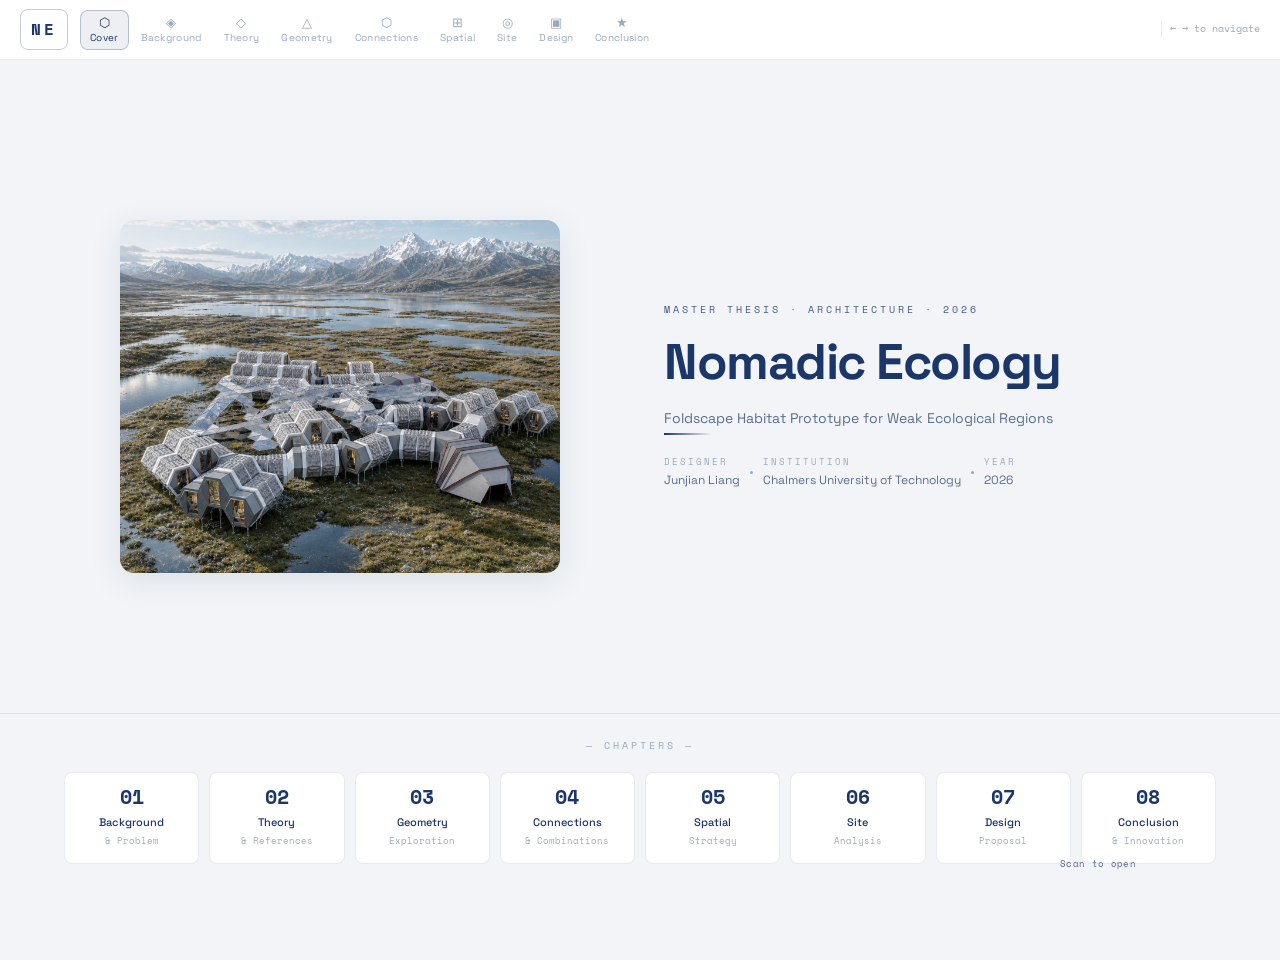
==== index.html @ fb8ee316 "Initial commit: Foldscape Habitat presentation" ====
<!DOCTYPE html>
<html lang="en">
<head>
  <meta charset="UTF-8">
  <meta name="viewport" content="width=device-width, initial-scale=1.0">
  <title>Nomadic Ecology — Foldscape Habitat</title>
  <link rel="preconnect" href="https://fonts.googleapis.com">
  <link href="https://fonts.googleapis.com/css2?family=Space+Grotesk:wght@300;400;500;600;700&family=Space+Mono:ital,wght@0,400;0,700;1,400&display=swap" rel="stylesheet">
  <link rel="stylesheet" href="css/style.css">
  <script src="https://cdn.jsdelivr.net/npm/chart.js@4.4.0/dist/chart.umd.min.js"></script>
  <script src="https://cdn.jsdelivr.net/npm/d3@7/dist/d3.min.js"></script>
  <script src="https://cdn.jsdelivr.net/npm/d3-sankey@0.12.3/dist/d3-sankey.min.js"></script>
  <script src="https://cdn.jsdelivr.net/npm/qrcode/build/qrcode.min.js"></script>
</head>
<body>

  <!-- ======================== NAVIGATION ======================== -->
  <nav id="main-nav">
    <div class="nav-inner">
      <div class="nav-logo" onclick="goTo(0)">NE</div>
      <div class="nav-chapters">
        <button class="nav-btn" data-sec="0" onclick="goTo(0)">
          <span class="nav-icon">&#x2B21;</span>
          <span class="nav-label">Cover</span>
        </button>
        <button class="nav-btn" data-sec="1" onclick="goTo(1)">
          <span class="nav-icon">&#x25C8;</span>
          <span class="nav-label">Background</span>
        </button>
        <button class="nav-btn" data-sec="2" onclick="goTo(2)">
          <span class="nav-icon">&#x25C7;</span>
          <span class="nav-label">Theory</span>
        </button>
        <button class="nav-btn" data-sec="3" onclick="goTo(3)">
          <span class="nav-icon">&#x25B3;</span>
          <span class="nav-label">Geometry</span>
        </button>
        <button class="nav-btn" data-sec="4" onclick="goTo(4)">
          <span class="nav-icon">&#x2B21;</span>
          <span class="nav-label">Connections</span>
        </button>
        <button class="nav-btn" data-sec="5" onclick="goTo(5)">
          <span class="nav-icon">&#x229E;</span>
          <span class="nav-label">Spatial</span>
        </button>
        <button class="nav-btn" data-sec="6" onclick="goTo(6)">
          <span class="nav-icon">&#x25CE;</span>
          <span class="nav-label">Site</span>
        </button>
        <button class="nav-btn" data-sec="7" onclick="goTo(7)">
          <span class="nav-icon">&#x25A3;</span>
          <span class="nav-label">Design</span>
        </button>
        <button class="nav-btn" data-sec="8" onclick="goTo(8)">
          <span class="nav-icon">&#x2605;</span>
          <span class="nav-label">Conclusion</span>
        </button>
      </div>
      <div class="nav-keys-hint">&#8592; &#8594; to navigate</div>
    </div>
  </nav>

  <main id="main-content">

    <!-- ======================== SECTION 0: COVER ======================== -->
    <section id="sec-0" class="section">
      <div class="cover-container">

        <div class="cover-hero">
          <!-- Cover Image -->
          <div class="cover-svg-wrap">
            <img class="cover-img" src="Picture/section0/封面01.png" alt="Nomadic Ecology — Cover">
          </div>

          <!-- Cover Text -->
          <div class="cover-text">
            <div class="cover-subtitle-top">MASTER THESIS &middot; ARCHITECTURE &middot; 2026</div>
            <h1 class="cover-title">
              <span class="title-en">Nomadic Ecology</span>
            </h1>
            <p class="cover-desc">Foldscape Habitat Prototype for Weak Ecological Regions</p>
            <div class="cover-divider"></div>
            <div class="cover-meta">
              <div class="meta-item">
                <span class="meta-label">Designer</span>
                <span class="meta-value">Junjian Liang</span>
              </div>
              <div class="meta-dot"></div>
              <div class="meta-item">
                <span class="meta-label">Institution</span>
                <span class="meta-value">Chalmers University of Technology</span>
              </div>
              <div class="meta-dot"></div>
              <div class="meta-item">
                <span class="meta-label">Year</span>
                <span class="meta-value">2026</span>
              </div>
            </div>
          </div>
        </div>

        <!-- Chapter Navigation Grid -->
        <div class="cover-nav-section">
          <div class="cover-nav-label">— CHAPTERS —</div>
          <div class="cover-nav-grid">
            <div class="cover-nav-card" onclick="goTo(1)">
              <div class="card-num">01</div>
              <div class="card-name">Background</div>
              <div class="card-hint">&amp; Problem</div>
            </div>
            <div class="cover-nav-card" onclick="goTo(2)">
              <div class="card-num">02</div>
              <div class="card-name">Theory</div>
              <div class="card-hint">&amp; References</div>
            </div>
            <div class="cover-nav-card" onclick="goTo(3)">
              <div class="card-num">03</div>
              <div class="card-name">Geometry</div>
              <div class="card-hint">Exploration</div>
            </div>
            <div class="cover-nav-card" onclick="goTo(4)">
              <div class="card-num">04</div>
              <div class="card-name">Connections</div>
              <div class="card-hint">&amp; Combinations</div>
            </div>
            <div class="cover-nav-card" onclick="goTo(5)">
              <div class="card-num">05</div>
              <div class="card-name">Spatial</div>
              <div class="card-hint">Strategy</div>
            </div>
            <div class="cover-nav-card" onclick="goTo(6)">
              <div class="card-num">06</div>
              <div class="card-name">Site</div>
              <div class="card-hint">Analysis</div>
            </div>
            <div class="cover-nav-card" onclick="goTo(7)">
              <div class="card-num">07</div>
              <div class="card-name">Design</div>
              <div class="card-hint">Proposal</div>
            </div>
            <div class="cover-nav-card" onclick="goTo(8)">
              <div class="card-num">08</div>
              <div class="card-name">Conclusion</div>
              <div class="card-hint">&amp; Innovation</div>
            </div>
          </div>
        </div>

        <div id="qr-widget">
          <canvas id="qr-canvas"></canvas>
          <p class="qr-label">Scan to open</p>
        </div>

      </div>
    </section>

    <!-- ======================== SECTION 1: BACKGROUND ======================== -->
    <section id="sec-1" class="section">
      <div class="section-inner">
        <div class="section-header">
          <div class="sec-num">01</div>
          <div class="sec-title-wrap">
            <h2>Background &amp; Problem Statement</h2>
            <p class="sec-subtitle">The ecological and humanitarian urgency</p>
          </div>
        </div>

        <!-- Key Stats -->
        <div class="stats-row">
          <div class="stat-card">
            <div class="stat-value accent">+1.55°C</div>
            <div class="stat-label">Global avg. temperature rise, 2024</div>
            <div class="stat-sub">First breach of the Paris Agreement 1.5°C threshold</div>
          </div>
          <div class="stat-card">
            <div class="stat-value primary">4.7 mm/yr</div>
            <div class="stat-label">Annual sea level rise rate</div>
            <div class="stat-sub">124% increase compared to 1993–2002</div>
          </div>
          <div class="stat-card">
            <div class="stat-value primary">72</div>
            <div class="stat-label">Active Chinese Plateau research stations</div>
            <div class="stat-sub">Operated by 30 nations; ~4,500 researchers deployed each austral summer</div>
          </div>
        </div>

        <!-- Charts -->
        <div class="charts-row">
          <div class="chart-card">
            <div class="chart-title">Global Temperature Anomaly</div>
            <div class="chart-sub">°C vs. 1850–1900 pre-industrial baseline</div>
            <div class="chart-wrap">
              <canvas id="chart-temp"></canvas>
            </div>
          </div>
          <div class="chart-card">
            <div class="chart-title">Sea Level Rise Acceleration</div>
            <div class="chart-sub">Mean rate (mm/yr) by decade</div>
            <div class="chart-wrap">
              <canvas id="chart-sea"></canvas>
            </div>
          </div>
          <div class="chart-card">
            <div class="chart-title">Chinese Plateau Station Population</div>
            <div class="chart-sub">Summer vs. winter headcount — 8 major stations</div>
            <div class="chart-wrap">
              <canvas id="chart-station"></canvas>
            </div>
          </div>
        </div>

        <!-- Problem Analysis -->
        <div class="problem-block">
          <h3 class="block-title">Core Contradiction</h3>
          <div class="problem-grid">
            <div class="problem-card pressure">
              <div class="problem-icon-row">
                <div class="problem-icon-box accent-border">
                  <svg width="22" height="22" viewBox="0 0 24 24" fill="none" stroke="#E85A1A" stroke-width="2"><path d="M13 2L3 14h9l-1 8 10-12h-9l1-8z"/></svg>
                </div>
                <h4>Climate Pressure</h4>
              </div>
              <p>Fragile ecological zones — polar, alpine, and desert — face unprecedented climate stress while simultaneously experiencing a surge in scientific and exploratory activity.</p>
            </div>
            <div class="problem-card impact">
              <div class="problem-icon-row">
                <div class="problem-icon-box warn-border">
                  <svg width="22" height="22" viewBox="0 0 24 24" fill="none" stroke="#C88A00" stroke-width="2"><path d="M10.29 3.86L1.82 18a2 2 0 0 0 1.71 3h16.94a2 2 0 0 0 1.71-3L13.71 3.86a2 2 0 0 0-3.42 0z"/><line x1="12" y1="9" x2="12" y2="13"/><line x1="12" y1="17" x2="12.01" y2="17"/></svg>
                </div>
                <h4>Construction Conflict</h4>
              </div>
              <p>Permanent buildings leave irreversible carbon footprints and ecological disturbance in sensitive zones, while existing temporary shelters fail to support long-term research operations.</p>
            </div>
            <div class="problem-card sdg">
              <div class="problem-icon-row">
                <div class="problem-icon-box primary-border">
                  <svg width="22" height="22" viewBox="0 0 24 24" fill="none" stroke="#1B3669" stroke-width="2"><circle cx="12" cy="12" r="10"/><line x1="2" y1="12" x2="22" y2="12"/><path d="M12 2a15.3 15.3 0 0 1 4 10 15.3 15.3 0 0 1-4 10 15.3 15.3 0 0 1-4-10 15.3 15.3 0 0 1 4-10z"/></svg>
                </div>
                <h4>Sustainability Goals</h4>
              </div>
              <div class="sdg-badges">
                <span class="sdg-badge sdg11">SDG 11<br><small>Sustainable Cities</small></span>
                <span class="sdg-badge sdg13">SDG 13<br><small>Climate Action</small></span>
              </div>
            </div>
          </div>
        </div>

        <!-- Research Question -->
        <div class="research-question">
          <div class="rq-label">RESEARCH QUESTION</div>
          <blockquote class="rq-text">
            How can a foldable modular architectural system support the rapid deployment of adaptable and low-impact community-scale habitats in fragile environments?
          </blockquote>
        </div>

      </div>
    </section>

    <!-- ======================== SECTION 2: THEORY ======================== -->
    <section id="sec-2" class="section">
      <div class="section-inner">
        <div class="section-header">
          <div class="sec-num">02</div>
          <div class="sec-title-wrap">
            <h2>Theoretical Framework &amp; Reference Projects</h2>
            <p class="sec-subtitle">Conceptual foundations and precedent studies</p>
          </div>
        </div>

        <!-- Tab Bar -->
        <div class="tab-bar">
          <button class="tab-btn active" id="tab2-theory" onclick="switchTab(2,'theory')">
            <span class="tab-icon">&#x25C7;</span> Theoretical Framework
          </button>
          <button class="tab-btn" id="tab2-refs" onclick="switchTab(2,'refs')">
            <span class="tab-icon">&#x25A1;</span> Reference Projects
          </button>
        </div>

        <!-- Theory Content -->
        <div id="sec2-theory" class="tab-content active">
          <div class="theory-grid">

            <div class="theory-card">
              <div class="theory-num">T1</div>
              <div class="theory-icon primary-text">&#x2B21;</div>
              <h4>Zero-Trace Architecture</h4>
              <p class="theory-en">Minimal Ecological Footprint</p>
              <p class="theory-body">All materials and structures can be fully removed after use, restoring the site to its original state without leaving permanent marks. This is the core ethical constraint of the design.</p>
              <div class="theory-tag tag-core">Core Principle</div>
            </div>

            <div class="theory-card">
              <div class="theory-num">T2</div>
              <div class="theory-icon primary-text">&#x25C7;</div>
              <h4>Light-Touch Intervention</h4>
              <p class="theory-en">Point-Contact Foundation Strategy</p>
              <p class="theory-body">Avoids excavation and conventional foundations through point-contact support systems, minimising thermal and mechanical disturbance to permafrost and surface ecosystems.</p>
              <div class="theory-tag tag-strategy">Strategy</div>
            </div>

            <div class="theory-card">
              <div class="theory-num">T3</div>
              <div class="theory-icon accent-text">&#x25C8;</div>
              <h4>Nomadic Ecology</h4>
              <p class="theory-en">Seasonal Migration Logic</p>
              <p class="theory-body">Drawing from nomadic civilisations that follow seasonal rhythms, the design establishes a dynamic occupancy model: deploy when needed, withdraw when done — architecture as a transient guest, not a permanent resident.</p>
              <div class="theory-tag tag-concept">Design Concept</div>
            </div>

            <div class="theory-card">
              <div class="theory-num">T4</div>
              <div class="theory-icon primary-text">&#x25B3;</div>
              <h4>Rigid-Foldable Mechanism</h4>
              <p class="theory-en">Miura-ori Geometry</p>
              <p class="theory-body">Based on Miura-ori and related rigid-foldable geometries, panels deform minimally while joints follow precise kinematic paths. Folding ratio λ = 3.2 — the packed volume is 1/3.2 of the deployed state.</p>
              <div class="theory-tag tag-tech">Technical Core</div>
              
            </div>

            <div class="theory-card">
              <div class="theory-num">T5</div>
              <div class="theory-icon primary-text">&#x25CE;</div>
              <h4>ETFE Membrane System</h4>
              <p class="theory-en">Ethylene Tetrafluoroethylene Film</p>
              <p class="theory-body">ETFE film offers exceptional performance in extreme environments: 90%+ light transmission, 1/100th the weight of glass, foldable and packable, operating range from −60°C to +150°C.</p>
              <div class="theory-tag tag-material">Material</div>
            </div>

            <div class="theory-card">
              <div class="theory-num">T6</div>
              <div class="theory-icon accent-text">&#x2605;</div>
              <h4>BIPV Integration</h4>
              <p class="theory-en">Building-Integrated Photovoltaics</p>
              <p class="theory-body">Thin-film PV cells integrated into the foldable envelope harvest energy during polar summer's extended daylight, achieving self-sufficiency for scientific equipment and life-support systems.</p>
              <div class="theory-tag tag-energy">Energy Strategy</div>
            </div>

          </div>
        </div>

        <!-- References Content -->
        <div id="sec2-refs" class="tab-content">
          <div class="refs-grid">

            <div class="ref-card">
              <div class="ref-img-wrap">
                <img src="./Picture/section2/lunark.jpg" alt="LUNARK — SAGA Space Architects, 2020" class="ref-img">
              </div>
              <div class="ref-info">
                <h4>LUNARK</h4>
                <div class="ref-tags">
                  <span class="ref-tag">Polar deployment</span>
                  <span class="ref-tag">Foldable structure</span>
                  <span class="ref-tag">Energy self-sufficiency</span>
                </div>
                <p class="ref-body">A foldable lunar/polar habitat prototype by SAGA Space Architects. Successfully deployed and inhabited for 57 days in Greenland (2020), demonstrating the viability and habitability of foldable architecture in extreme conditions.</p>
                <div class="ref-lesson">
                  <span class="lesson-label">Takeaway</span>
                  Real-world extreme-environment validation + fold/deploy workflow reference
                </div>
              </div>
            </div>

            <div class="ref-card">
              <div class="ref-img-wrap">
                <img src="./Picture/section2/walking house.jpg" alt="Walking House — N55 + H. S. Larsen, 2008" class="ref-img">
              </div>
              <div class="ref-info">
                <h4>Walking House</h4>
                <div class="ref-tags">
                  <span class="ref-tag">Nomadic dwelling</span>
                  <span class="ref-tag">Self-sustaining</span>
                  <span class="ref-tag">Slow mobility</span>
                </div>
                <p class="ref-body">A self-propelled ecological dwelling unit by N55 + Henrik Svarrer Larsen, equipped with solar, wind, and composting systems. Able to traverse diverse terrain at low speed — a direct architectural expression of nomadic ecological philosophy.</p>
                <div class="ref-lesson">
                  <span class="lesson-label">Takeaway</span>
                  Nomadic strategy embodied in architecture + closed-loop energy logic
                </div>
              </div>
            </div>

            <div class="ref-card">
              <div class="ref-img-wrap">
                <img src="./Picture/section2/bee hotel.jpg" alt="B&amp;Bee Hotel — Netherlands, 2014" class="ref-img">
              </div>
              <div class="ref-info">
                <h4>B&amp;Bee Hotel</h4>
                <div class="ref-tags">
                  <span class="ref-tag">Modular units</span>
                  <span class="ref-tag">Hexagonal geometry</span>
                  <span class="ref-tag">Stackable</span>
                </div>
                <p class="ref-body">A honeycomb-inspired modular accommodation system from the Netherlands. Hexagonal units stack in multiple orientations to produce varied spatial configurations — demonstrating the combinatorial richness and scalability of geometric unit systems.</p>
                <div class="ref-lesson">
                  <span class="lesson-label">Takeaway</span>
                  Modular combination logic + spatial potential of hexagonal geometry
                </div>
              </div>
            </div>

            <div class="ref-card">
              <div class="ref-img-wrap">
                <img src="./Picture/section2/foldable house.jpg" alt="Folly / Foldable House" class="ref-img">
              </div>
              <div class="ref-info">
                <h4>Folly / Foldable House</h4>
                <div class="ref-tags">
                  <span class="ref-tag">Fold &amp; deploy</span>
                  <span class="ref-tag">Compact storage</span>
                  <span class="ref-tag">Rapid setup</span>
                </div>
                <p class="ref-body">Lightweight foldable residential units emphasising efficient transition from transport state to habitable state — studying the practical application of fold geometry at dwelling scale, its structural challenges, and spatial quality outcomes.</p>
                <div class="ref-lesson">
                  <span class="lesson-label">Takeaway</span>
                  Fold geometry applied to habitation + deployment efficiency research
                </div>
              </div>
            </div>

          </div>
        </div>

      </div>
    </section>

    <!-- ======================== SECTION 3: GEOMETRY ======================== -->
    <section id="sec-3" class="section">
      <div class="section-inner">

        <div class="section-header">
          <div class="sec-num">03</div>
          <div class="sec-title-wrap">
            <h2>Geometric &amp; Prototype Exploration</h2>
            <p class="sec-subtitle">Basic crease learning · Physical prototypes · Kinematic mechanism</p>
          </div>
        </div>

        <!-- Tab Bar -->
        <div class="tab-bar">
          <button class="tab-btn active" id="tab3-crease" onclick="switchTab(3,'crease')">
            <span class="tab-icon">&#x25C7;</span> Crease Types
          </button>
          <button class="tab-btn" id="tab3-proto" onclick="switchTab(3,'proto')">
            <span class="tab-icon">&#x25A1;</span> Prototype Models
          </button>
          <button class="tab-btn" id="tab3-mech" onclick="switchTab(3,'mech')">
            <span class="tab-icon">&#x25B3;</span> Mechanism Analysis
          </button>
        </div>

        <!-- ===== TAB 1: Crease Types ===== -->
        <div class="tab-content active" id="sec3-crease">
          <div class="crease-grid">

            <div class="crease-card">
              <div class="crease-img-wrap">
                <img src="./Picture/section3/折痕展开图_画板 1-01.png" alt="Miura Fold" class="crease-img">
              </div>
              <div class="crease-info">
                <h4>Miura Fold</h4>
                <p>Alternating mountain-valley pleats on continuous rhombus units. <strong>Single-DOF</strong> system — geometric continuity keeps panels smooth while minimising weight and maximising structural stability.</p>
              </div>
            </div>

            <div class="crease-card">
              <div class="crease-img-wrap">
                <img src="./Picture/section3/折痕展开图_画板 1-02.png" alt="Triangulated Pleat Fold" class="crease-img">
              </div>
              <div class="crease-info">
                <h4>Triangulated Pleat Fold</h4>
                <p>Regular zigzag crease pattern with a single-direction linear folding path. High stiffness along the crease axis — well-suited for rapidly deployable wall panels and lightweight roof elements.</p>
              </div>
            </div>

            <div class="crease-card">
              <div class="crease-img-wrap">
                <img src="./Picture/section3/折痕展开图_画板 1-03.png" alt="Oblique Zigzag Fold" class="crease-img">
              </div>
              <div class="crease-info">
                <h4>Oblique Zigzag Fold</h4>
                <p>Diagonal crease pattern whose angle variation generates continuous curved or wave-form geometries. High morphological adaptability — applicable to responsive structural skins.</p>
              </div>
            </div>

            <div class="crease-card">
              <div class="crease-img-wrap">
                <img src="./Picture/section3/折痕展开图_画板 1-04.png" alt="Diamond Fold" class="crease-img">
              </div>
              <div class="crease-info">
                <h4>Diamond Fold</h4>
                <p>Mirror-symmetric folding of upper and lower units. Balanced folding path with strong reversibility — maintains high flatness at full deployment, ideal for repeatedly deployable roof systems.</p>
              </div>
            </div>

            <div class="crease-card">
              <div class="crease-img-wrap">
                <img src="./Picture/section3/折痕展开图_画板 1-05.png" alt="Square Diagonal Fold" class="crease-img">
              </div>
              <div class="crease-info">
                <h4>Square Diagonal Fold</h4>
                <p>Yoshimura pattern — intersecting diagonal creases on a square grid. Multi-directional folding capacity combined with high structural rigidity, widely used in deployable shell design.</p>
              </div>
            </div>

          </div>
        </div>

        <!-- ===== TAB 2: Prototype Models ===== -->
        <div class="tab-content" id="sec3-proto">
          <p class="proto-intro">Physical paper models — from basic pleats to complex hexagonal assemblies, exploring the geometry of deployable form.</p>
          <div class="proto-grid">

            <div class="proto-card">
              <div class="proto-img-wrap">
                <img src="./Picture/section3/IMG_6034.jpg" alt="Basic V-pleats" class="proto-img">
              </div>
              <div class="proto-label"><span class="proto-tag">01</span><span class="proto-name">Basic V-pleats</span></div>
              <p class="proto-desc">Linear array of primary V-pleats forming a continuous rhythmic surface. Uni-directional deployment — applicable to rollable skin systems.</p>
            </div>

            <div class="proto-card">
              <div class="proto-img-wrap">
                <img src="./Picture/section3/IMG_6036.jpg" alt="Reflected" class="proto-img">
              </div>
              <div class="proto-label"><span class="proto-tag">02</span><span class="proto-name">Reflected</span></div>
              <p class="proto-desc">Symmetric folding with counter-rotation enables bi-directional spatial movement. Shell-like curved surface with high compression ratio in the folded state.</p>
            </div>

            <div class="proto-card">
              <div class="proto-img-wrap">
                <img src="./Picture/section3/IMG_6037.jpg" alt="Box+Fold Motifs" class="proto-img">
              </div>
              <div class="proto-label"><span class="proto-tag">03</span><span class="proto-name">Box+Fold Motifs</span></div>
              <p class="proto-desc">Integrates box-fold and face-fold logic. Intersecting creases create a two-layer stable support structure balancing rigidity and flexibility.</p>
            </div>

            <div class="proto-card">
              <div class="proto-img-wrap">
                <img src="./Picture/section3/IMG_6038.jpg" alt="Hexagon+Folded Motifs 1" class="proto-img">
              </div>
              <div class="proto-label"><span class="proto-tag">04</span><span class="proto-name">Hexagon+Folded Motifs 1</span></div>
              <p class="proto-desc">Hexagonal base units interlocked and stacked vertically. Balanced cross-section throughout folding — fully compressible.</p>
            </div>

            <div class="proto-card">
              <div class="proto-img-wrap">
                <img src="./Picture/section3/IMG_6040.jpg" alt="Box Spirals 1" class="proto-img">
              </div>
              <div class="proto-label"><span class="proto-tag">05</span><span class="proto-name">Box Spirals 1</span></div>
              <p class="proto-desc">Square-base torsional folding generates a subtly rotating volumetric transformation, combining regularity with asymmetry.</p>
            </div>

            <div class="proto-card">
              <div class="proto-img-wrap">
                <img src="./Picture/section3/IMG_6041.jpg" alt="Box Spirals 2" class="proto-img">
              </div>
              <div class="proto-label"><span class="proto-tag">06</span><span class="proto-name">Box Spirals 2</span></div>
              <p class="proto-desc">Introduces volumetric contraction and angular variation to enhance vertical dynamism. Rising centre of mass reflects form–force dual coupling.</p>
            </div>

            <div class="proto-card">
              <div class="proto-img-wrap">
                <img src="./Picture/section3/IMG_6044.jpg" alt="Hexagon+Miura-ori" class="proto-img">
              </div>
              <div class="proto-label"><span class="proto-tag">07</span><span class="proto-name">Hexagon+Miura-ori</span></div>
              <p class="proto-desc">Hexagonal layout integrated with Miura-ori logic. Multi-directional folding system with a continuous smooth motion path — deployable into a tubular structure.</p>
            </div>

            <div class="proto-card">
              <div class="proto-img-wrap">
                <img src="./Picture/section3/IMG_6054.jpg" alt="Hexagon+Folded Motifs 2" class="proto-img">
              </div>
              <div class="proto-label"><span class="proto-tag">08</span><span class="proto-name">Hexagon+Folded Motifs 2</span></div>
              <p class="proto-desc">Internal diagonal creases build multi-layered spatial relationships. Highly compact in the folded state — expands into a stable spatial boundary.</p>
            </div>

          </div>
        </div>

        <!-- ===== TAB 3: Mechanism Analysis ===== -->
        <div class="tab-content" id="sec3-mech">

          <!-- ── Row 1: Triangulated Folding Concept → text ── -->
          <div class="concept-reveal">
            <div class="concept-inner" id="ci-1">
              <div class="concept-img-side" onclick="revealConcept('ci-1')">
                <img src="./Picture/section3/三角折叠概念讲述.png" alt="Triangulated Folding Concept" class="concept-img">
                <span class="concept-hint">Click to explore →</span>
              </div>
              <div class="concept-txt-side">
                <div class="mech-section-label">Triangulated Folding Concept</div>
                <h4 class="mech-title">Rigid-Foldable Mechanism</h4>
                <p class="mech-body">The basic folding unit belongs to the <strong>rigid-foldable mechanism</strong> category — deformation is driven by hinge rotation and every panel remains rigid throughout the folding process with no elastic material strain.</p>
                <p class="mech-body">The unit comprises two symmetric rigid triangular links on each side and a central drive hinge, exhibiting <strong>1-DOF</strong> kinematics: only one control parameter (fold angle β) is required for continuous deployment.</p>
                <p class="mech-body">Geometric relationship: <strong>γ = 180° − 2β</strong>, where γ is the included angle at the drive hinge. At β = 0° the structure is fully folded; at β = 40° it reaches full deployment.</p>
              </div>
            </div>
          </div>

          <div class="concept-divider"></div>

          <!-- ── Row 2: Connection Diagram 1 → interactive SVG ── -->
          <div class="concept-reveal">
            <div class="concept-inner" id="ci-2">
              <div class="concept-img-side" onclick="revealConcept('ci-2')">
                <img src="./Picture/section3/展开连接图1.png" alt="Deployment and Connection Diagram 1" class="concept-img">
                <span class="concept-hint">Click for interactive demo →</span>
              </div>
              <div class="concept-txt-side concept-txt-svg">
                <div class="fold-svg-wrap">
                  <svg id="fold-svg" viewBox="0 0 480 185" xmlns="http://www.w3.org/2000/svg">
                    <defs>
                      <style>
                        .svg-label      { font-family: 'Space Mono', monospace; fill: #2a4a7a; font-size: 11px; }
                        .svg-label-h    { fill: #c04800; font-size: 10px; }
                        .svg-label-beta { fill: #2a4a7a; font-size: 10px; font-style: italic; }
                        .svg-label-gam  { fill: #1B3669; font-size: 11px; font-style: italic; font-weight: 700; }
                        .svg-note       { font-family: 'Space Mono', monospace; fill: rgba(62,119,195,0.5); font-size: 8px; }
                      </style>
                    </defs>
                    <!-- H dimension line (fixed: lox=137, rox=343) -->
                    <line id="svg-h-line"  x1="137" y1="20" x2="343" y2="20" stroke="rgba(232,90,26,0.55)" stroke-width="1"/>
                    <line id="svg-tick-l"  x1="137" y1="14" x2="137" y2="26" stroke="rgba(232,90,26,0.55)" stroke-width="1"/>
                    <line id="svg-tick-r"  x1="343" y1="14" x2="343" y2="26" stroke="rgba(232,90,26,0.55)" stroke-width="1"/>
                    <text id="svg-h-label" x="240"  y="14"  text-anchor="middle" class="svg-label svg-label-h">H</text>
                    <!-- End frames (fixed positions: lx=157, rx=323) -->
                    <rect id="svg-frame-l" x="137" y="32" width="20" height="146" rx="2"
                          fill="rgba(62,119,195,0.20)" stroke="#3E77C3" stroke-width="1.5"/>
                    <rect id="svg-frame-r" x="323" y="32" width="20" height="146" rx="2"
                          fill="rgba(62,119,195,0.20)" stroke="#3E77C3" stroke-width="1.5"/>
                    <!-- Horizontal baseline (fixed: base corners at lx=157, rx=323) -->
                    <line id="svg-baseline" x1="123" y1="108" x2="357" y2="108"
                          stroke="rgba(62,119,195,0.45)" stroke-width="1" stroke-dasharray="5,4"/>
                    <!-- Central drive column (β=20 initial: apexY≈78, botY≈138) -->
                    <line id="svg-column" x1="240" y1="78" x2="240" y2="138"
                          stroke="rgba(27,54,105,0.6)" stroke-width="2.5"/>
                    <!-- Lower arms (below baseline, symmetric) -->
                    <line id="svg-arm-l-bot" x1="157" y1="108" x2="240" y2="138"
                          stroke="rgba(232,90,26,0.28)" stroke-width="1.5"/>
                    <line id="svg-arm-r-bot" x1="323" y1="108" x2="240" y2="138"
                          stroke="rgba(232,90,26,0.28)" stroke-width="1.5"/>
                    <!-- Main arms: base corners → apex -->
                    <line id="svg-arm-l" x1="157" y1="108" x2="240" y2="78" stroke="#E85A1A" stroke-width="2"/>
                    <line id="svg-arm-r" x1="323" y1="108" x2="240" y2="78" stroke="#E85A1A" stroke-width="2"/>
                    <!-- β arcs at base corners -->
                    <path id="svg-beta-arc-l" d="M175,108 A18,18 0 0,1 169,96"
                          fill="none" stroke="rgba(62,119,195,0.75)" stroke-width="1.3"/>
                    <path id="svg-beta-arc-r" d="M305,108 A18,18 0 0,0 311,96"
                          fill="none" stroke="rgba(62,119,195,0.75)" stroke-width="1.3"/>
                    <!-- γ arc at apex -->
                    <path id="svg-gamma-arc" d="M225,84 A16,16 0 0,1 255,84"
                          fill="none" stroke="rgba(27,54,105,0.7)" stroke-width="1.4"/>
                    <!-- Apex hinge dot -->
                    <circle id="svg-apex-dot" cx="240" cy="78" r="4" fill="#E85A1A"/>
                    <!-- Base corner dots (fixed) -->
                    <circle id="svg-base-dot-l" cx="157" cy="108" r="3" fill="rgba(148,184,240,0.55)"/>
                    <circle id="svg-base-dot-r" cx="323" cy="108" r="3" fill="rgba(148,184,240,0.55)"/>
                    <!-- Labels -->
                    <text id="svg-beta-l"      x="179"  y="94"  class="svg-label svg-label-beta">β</text>
                    <text id="svg-beta-r"      x="293"  y="94"  class="svg-label svg-label-beta">β</text>
                    <text id="svg-gamma-label" x="240"  y="69"  text-anchor="middle" class="svg-label svg-label-gam">γ</text>
                  </svg>
                </div>

                <div class="fold-slider-wrap">
                  <div class="fold-slider-labels">
                    <span>Folded β=90°</span>
                    <span>Deployed β=40°</span>
                  </div>
                  <input type="range" id="beta-slider" class="fold-slider" min="0" max="50" value="50" step="1">
                </div>

                <div class="fold-params">
                  <div class="fold-param">
                    <span class="param-sym">β</span>
                    <span class="param-val" id="param-beta">40°</span>
                    <span class="param-desc">Fold angle</span>
                  </div>
                  <div class="fold-param">
                    <span class="param-sym">γ</span>
                    <span class="param-val" id="param-gamma">100°</span>
                    <span class="param-desc">Centre angle</span>
                  </div>
                  <div class="fold-param fold-param-accent">
                    <span class="param-sym">λ</span>
                    <span class="param-val" id="param-lambda">3.2×</span>
                    <span class="param-desc">Compression ratio</span>
                  </div>
                </div>
              </div>
            </div>
          </div>

          <div class="concept-divider"></div>

          <!-- ── Row 3: Connection Diagram 2 → text ── -->
          <div class="concept-reveal">
            <div class="concept-inner" id="ci-3">
              <div class="concept-img-side" onclick="revealConcept('ci-3')">
                <img src="./Picture/section3/展开连接图2.png" alt="Deployment and Connection Diagram 2" class="concept-img">
                <span class="concept-hint">Click to explore →</span>
              </div>
              <div class="concept-txt-side">
                <div class="mech-section-label">Deployment &amp; Connection · Diagram 2</div>
                <h4 class="mech-title">Sequential Deployment Logic</h4>
                <p class="mech-body">Sequential deployment steps illustrate the locked-to-open transition. Each panel rotates about its hinge axis in a coordinated single-DOF motion, transitioning from compact transport geometry to full spatial enclosure.</p>
                <p class="mech-body">The self-locking mechanism engages at full deployment: multi-stable potential energy minima hold the structure at the open position without continuous actuation force, reducing operational energy demand.</p>
              </div>
            </div>
          </div>

          <div class="concept-divider"></div>

          <!-- ── Row 4: Exploded View → text ── -->
          <div class="concept-reveal">
            <div class="concept-inner" id="ci-4">
              <div class="concept-img-side" onclick="revealConcept('ci-4')">
                <img src="./Picture/section3/爆炸图.png" alt="System Integration Exploded View" class="concept-img">
                <span class="concept-hint">Click to explore →</span>
              </div>
              <div class="concept-txt-side">
                <div class="mech-section-label">System Integration · Exploded View</div>
                <h4 class="mech-title">ETFE + Modular Interfaces</h4>
                <p class="mech-body">ETFE insulating membrane + rotatable modules + fixed functional interfaces. The membrane retracts in the folded state; in the deployed state it inflates to form an air cushion, achieving simultaneous thermal insulation and airtight sealing.</p>
                <p class="mech-body">Fixed functional interfaces (power, data, ventilation) are decoupled from the folding motion — they connect through flexible conduits that automatically re-route during deployment without manual intervention.</p>
              </div>
            </div>
          </div>

        </div><!-- /sec3-mech -->

      </div><!-- /section-inner -->
    </section>

    <!-- ======================== SECTION 4: CONNECTIONS ======================== -->
    <section id="sec-4" class="section">
      <div class="section-inner">

        <div class="section-header">
          <div class="sec-num">04</div>
          <div class="sec-title-wrap">
            <h2>Connections &amp; Combinations</h2>
            <p class="sec-subtitle">Joint typology · Geometric assembly logic · Spatial combination matrix</p>
          </div>
        </div>

        <!-- Tab Bar -->
        <div class="tab-bar">
          <button class="tab-btn active" id="tab4-joints" onclick="switchTab(4,'joints')">
            <span class="tab-icon">&#x2B21;</span> Joint Types
          </button>
          <button class="tab-btn" id="tab4-combos" onclick="switchTab(4,'combos')">
            <span class="tab-icon">&#x25A6;</span> Combinations
          </button>
        </div>

        <!-- ===== TAB 1: Joint Types ===== -->
        <div class="tab-content active" id="sec4-joints">
          <p class="joint-intro">Four fundamental connectivity logics define the spatial grammar of the Foldscape Habitat. Each joint type embodies a distinct organisational principle — governing hierarchy, directionality, adaptability, and density — and can be deployed independently or combined to generate complex spatial programmes.</p>

          <div class="joint-grid">

            <div class="joint-card">
              <div class="joint-img-wrap">
                <img src="./Picture/section4/基础连接/连接组合-07.png" alt="Radial Hub Joint" class="joint-img">
              </div>
              <div class="joint-info">
                <span class="joint-badge">[1] Radial Hub</span>
                <h4>Radial Hub Joint</h4>
                <p>Centred around a hexagonal columnar node that radiates outward in multiple directions, this joint organises functional modules under a single core structure to create a cohesive spatial arrangement. It enables multi-directional expansion within a limited footprint, establishes a clear spatial hierarchy, and allows differentiated prioritisation — effectively segregating functional areas while ensuring relative independence and accessibility for each unit.</p>
              </div>
            </div>

            <div class="joint-card">
              <div class="joint-img-wrap">
                <img src="./Picture/section4/基础连接/连接组合-08.png" alt="Angled Buffer Joint" class="joint-img">
              </div>
              <div class="joint-info">
                <span class="joint-badge">[2] Angled Buffer</span>
                <h4>Angled Buffer Joint</h4>
                <p>By introducing an angular relationship between two units, this method creates a transitional zone with buffering properties, primarily responding to topographical variations, climatic conditions, and ecological boundaries. Compared to linear connections, angled joints offer superior adaptability and elasticity — maintaining structural continuity while regulating movement rhythms and spatial hierarchy, serving as a vital strategy for linking disparate functional zones or environmental interfaces.</p>
              </div>
            </div>

            <div class="joint-card">
              <div class="joint-img-wrap">
                <img src="./Picture/section4/基础连接/连接组合-09.png" alt="Linear Extension Joint" class="joint-img">
              </div>
              <div class="joint-info">
                <span class="joint-badge">[3] Linear Extension</span>
                <h4>Linear Extension Joint</h4>
                <p>Unfolding continuously along a single axis through the serialised assembly of repetitive units, this method establishes a distinct spatial backbone and a continuous flow of movement. It emphasises directionality and order, making it ideal for spatial organisations requiring clear functional workflows or hierarchical zoning — such as laboratory circulation or logistics corridors. Linear extension joints are highly scalable, allowing modular expansion based on demand while maintaining structural logic and spatial order.</p>
              </div>
            </div>

            <div class="joint-card">
              <div class="joint-img-wrap">
                <img src="./Picture/section4/基础连接/连接组合-10.png" alt="Vertical Stack Joint" class="joint-img">
              </div>
              <div class="joint-info">
                <span class="joint-badge">[4] Vertical Stack</span>
                <h4>Vertical Stack Joint</h4>
                <p>Achieving spatial density and functional layering through vertical superposition, this method couples units vertically to create a tiered relationship between different functions at different heights. Particularly suited for scenarios with limited land availability or high-volume requirements — for example, placing utility spaces on lower levels with residential or observation spaces above — vertical stacking optimises land-use efficiency, establishes a clear load-bearing path, and serves as a key strategy for high-density deployment.</p>
              </div>
            </div>

          </div>
        </div><!-- /sec4-joints -->

        <!-- ===== TAB 2: Combinations ===== -->
        <div class="tab-content" id="sec4-combos">

          <!-- Matrix -->
          <div class="combo-matrix-wrap">
            <p class="combo-section-label">Fig. 12 — Connection method combination matrix</p>
            <div class="combo-matrix">
              <!-- Row 0: corner + 3 col headers -->
              <div class="cm-corner"></div>
              <div class="cm-col-header">Radial Hub<br>Joint</div>
              <div class="cm-col-header">Angled Buffer<br>Joint</div>
              <div class="cm-col-header">Linear Extension<br>Joint</div>
              <!-- Row 1: Vertical Stack -->
              <div class="cm-row-header">Vertical Stack Joint</div>
              <div class="cm-cell"><img src="./Picture/section4/组合连接/连接组合-04.png" alt="Radial Hub + Vertical Stack"></div>
              <div class="cm-cell"><img src="./Picture/section4/组合连接/连接组合-06.png" alt="Angled Buffer + Vertical Stack"></div>
              <div class="cm-cell"><img src="./Picture/section4/组合连接/连接组合-11.png" alt="Linear Extension + Vertical Stack"></div>
              <!-- Row 2: Linear Extension -->
              <div class="cm-row-header">Linear Extension Joint</div>
              <div class="cm-cell"><img src="./Picture/section4/组合连接/连接组合-03.png" alt="Radial Hub + Linear Extension"></div>
              <div class="cm-cell"><img src="./Picture/section4/组合连接/连接组合-05.png" alt="Angled Buffer + Linear Extension"></div>
              <div class="cm-cell cm-cell-empty"></div>
              <!-- Row 3: Angled Buffer -->
              <div class="cm-row-header">Angled Buffer Joint</div>
              <div class="cm-cell"><img src="./Picture/section4/组合连接/连接组合-02.png" alt="Radial Hub + Angled Buffer"></div>
              <div class="cm-cell cm-cell-empty"></div>
              <div class="cm-cell cm-cell-empty"></div>
            </div>
          </div>

          <!-- 6 Combination Cards -->
          <p class="combo-section-label">Six composite spatial modes</p>
          <div class="combo-grid">

            <div class="combo-card">
              <div class="combo-img-wrap">
                <img src="./Picture/section4/组合连接/连接组合-02.png" alt="Radial Hub + Angled Buffer" class="combo-img">
              </div>
              <div class="combo-info">
                <div class="combo-tags">
                  <span class="combo-tag">Radial Hub</span>
                  <span class="combo-tag">Angled Buffer</span>
                </div>
                <h4>Hierarchical Core–Ecological Transition</h4>
                <p>Defines central functional hierarchies while softening boundaries through angular transitions, rendering the core space simultaneously cohesive and environmentally responsive. The hub anchors social organisation while the buffer zone mediates between built form and natural terrain.</p>
              </div>
            </div>

            <div class="combo-card">
              <div class="combo-img-wrap">
                <img src="./Picture/section4/组合连接/连接组合-03.png" alt="Radial Hub + Linear Extension" class="combo-img">
              </div>
              <div class="combo-info">
                <div class="combo-tags">
                  <span class="combo-tag">Radial Hub</span>
                  <span class="combo-tag">Linear Extension</span>
                </div>
                <h4>Core-Driven Axial Order</h4>
                <p>The hub anchors spatial hierarchy and centrality while linear units unfold along a primary axis to facilitate clear operational workflows, harmonising social structures with functional sequences. Ideal for research station layouts requiring both a communal core and directional programme.</p>
              </div>
            </div>

            <div class="combo-card">
              <div class="combo-img-wrap">
                <img src="./Picture/section4/组合连接/连接组合-04.png" alt="Radial Hub + Vertical Stack" class="combo-img">
              </div>
              <div class="combo-info">
                <div class="combo-tags">
                  <span class="combo-tag">Radial Hub</span>
                  <span class="combo-tag">Vertical Stack</span>
                </div>
                <h4>Three-Dimensional Hierarchical Core</h4>
                <p>Superimposes vertical stratification onto planar aggregation, further partitioning the core space along the vertical axis to enhance both density and structural articulation. Generates a multi-level hub suited to high-occupancy scenarios with differentiated programme by floor.</p>
              </div>
            </div>

            <div class="combo-card">
              <div class="combo-img-wrap">
                <img src="./Picture/section4/组合连接/连接组合-05.png" alt="Angled Buffer + Linear Extension" class="combo-img">
              </div>
              <div class="combo-info">
                <div class="combo-tags">
                  <span class="combo-tag">Angled Buffer</span>
                  <span class="combo-tag">Linear Extension</span>
                </div>
                <h4>Environmentally Adaptive Sequential System</h4>
                <p>Maintains functional continuity while modulating spatial rhythm through angular shifts, ensuring that axial expansion remains elastic and topographically sensitive rather than rigid. The angular pivot absorbs site irregularities without interrupting the linear programme flow.</p>
              </div>
            </div>

            <div class="combo-card">
              <div class="combo-img-wrap">
                <img src="./Picture/section4/组合连接/连接组合-06.png" alt="Angled Buffer + Vertical Stack" class="combo-img">
              </div>
              <div class="combo-info">
                <div class="combo-tags">
                  <span class="combo-tag">Angled Buffer</span>
                  <span class="combo-tag">Vertical Stack</span>
                </div>
                <h4>Three-Dimensional Adaptive Framework</h4>
                <p>Utilises the synergy of planar angling and vertical stacking to provide a multi-dimensional response to complex site conditions, enabling spatial regulation across both horizontal and vertical planes. Well-suited to uneven terrain demanding simultaneous slope adaptation and vertical efficiency.</p>
              </div>
            </div>

            <div class="combo-card">
              <div class="combo-img-wrap">
                <img src="./Picture/section4/组合连接/连接组合-11.png" alt="Linear Extension + Vertical Stack" class="combo-img">
              </div>
              <div class="combo-info">
                <div class="combo-tags">
                  <span class="combo-tag">Linear Extension</span>
                  <span class="combo-tag">Vertical Stack</span>
                </div>
                <h4>High-Efficiency Stratified Sequence</h4>
                <p>Reinforces axial logic with vertical functional zoning, preserving procedural clarity while optimising spatial density and utilisation efficiency. The result is a compact, ordered formation that maximises usable area per footprint — suitable for constrained deployment zones.</p>
              </div>
            </div>

          </div><!-- /combo-grid -->

        </div><!-- /sec4-combos -->

      </div><!-- /section-inner -->
    </section>

    <!-- ======================== SECTION 5: SPATIAL STRATEGY ======================== -->
    <section id="sec-5" class="section">
      <div class="section-inner">

        <!-- Section Header -->
        <div class="sec-header">
          <div class="sec-num">05</div>
          <div class="sec-title-group">
            <h2 class="sec-title">Spatial Strategy</h2>
            <p class="sec-sub">Scalable programme across three occupancy tiers — translating functional requirements into a networked system of deployable modules</p>
          </div>
        </div>

        <!-- Tab Bar -->
        <div class="tab-bar">
          <button class="tab-btn active" id="tab5-systems" onclick="switchTab(5,'systems')">
            <span class="tab-icon">&#x2B21;</span> Space Systems
          </button>
          <button class="tab-btn" id="tab5-scale" onclick="switchTab(5,'scale')">
            <span class="tab-icon">&#x25A6;</span> Scale Analysis
          </button>
          <button class="tab-btn" id="tab5-flow" onclick="switchTab(5,'flow')">
            <span class="tab-icon">&#x21C4;</span> Spatial Flow
          </button>
        </div>

        <!-- ===== TAB 1: Space Systems ===== -->
        <div class="tab-content active" id="sec5-systems">
          <p class="sec5-intro">In extreme and fragile ecosystems, a research station must function as a highly integrated "micro-infrastructure" system. Rather than a traditional room list, five interconnected functional systems define the complete spatial programme — each translated into a network of foldable, deployable modules through the three-layer logic of System–Module–Aggregation.</p>

          <div class="space-systems-grid">

            <!-- Research Space -->
            <div class="space-system-card">
              <div class="ss-color-bar" style="background:#E85A1A;"></div>
              <div class="ss-body">
                <div class="ss-title">Research Space</div>
                <div class="ss-rooms">
                  <span class="ss-room-tag" style="background:rgba(232,90,26,0.12);color:#E85A1A;">Sample Pre-processing Room</span>
                  <span class="ss-room-tag" style="background:rgba(232,90,26,0.12);color:#E85A1A;">Cleanroom</span>
                  <span class="ss-room-tag" style="background:rgba(232,90,26,0.12);color:#E85A1A;">Data Analysis Room</span>
                  <span class="ss-room-tag" style="background:rgba(232,90,26,0.12);color:#E85A1A;">Data Center</span>
                  <span class="ss-room-tag" style="background:rgba(232,90,26,0.12);color:#E85A1A;">Observation Tower</span>
                </div>
                <p class="ss-desc">The heart of any scientific station — a controlled environment for discovery. The layout follows a "research workflow chain" from collecting and processing to analyzing and storing, with strict clean/dirty zone separation. Environmental stability is critical: precise temperature, humidity, and vibration control; independent ventilation; and backup power for instrument rooms.</p>
              </div>
            </div>

            <!-- Living System -->
            <div class="space-system-card">
              <div class="ss-color-bar" style="background:#D4A85B;"></div>
              <div class="ss-body">
                <div class="ss-title">Living System Space</div>
                <div class="ss-rooms">
                  <span class="ss-room-tag" style="background:rgba(212,168,91,0.15);color:#9E7230;">Sleeping Unit</span>
                  <span class="ss-room-tag" style="background:rgba(212,168,91,0.15);color:#9E7230;">Dining Space</span>
                  <span class="ss-room-tag" style="background:rgba(212,168,91,0.15);color:#9E7230;">Bathroom</span>
                  <span class="ss-room-tag" style="background:rgba(212,168,91,0.15);color:#9E7230;">Medical / First Aid Space</span>
                </div>
                <p class="ss-desc">The backbone for long-term residents — a "micro-living ecosystem" balancing privacy with social areas so individuals can recharge while the team stays connected. High standards for warmth, soundproofing, and hygiene are essential. Sleeping quarters must be quiet, dark, and well-insulated; dining areas should maximise natural light.</p>
              </div>
            </div>

            <!-- Energy & Ecosystem -->
            <div class="space-system-card">
              <div class="ss-color-bar" style="background:#2DA44E;"></div>
              <div class="ss-body">
                <div class="ss-title">Energy &amp; Ecosystem Space</div>
                <div class="ss-rooms">
                  <span class="ss-room-tag" style="background:rgba(45,164,78,0.12);color:#1A7A3A;">Energy Pod</span>
                  <span class="ss-room-tag" style="background:rgba(45,164,78,0.12);color:#1A7A3A;">Water Treatment System</span>
                  <span class="ss-room-tag" style="background:rgba(45,164,78,0.12);color:#1A7A3A;">Waste Sorting &amp; Compaction</span>
                  <span class="ss-room-tag" style="background:rgba(45,164,78,0.12);color:#1A7A3A;">Mechanical Equipment Room</span>
                </div>
                <p class="ss-desc">The station's life support — a sustainable "technical ecosystem" for off-grid self-sufficiency handling power generation, water recycling, and waste treatment. These areas are usually separated from living and research zones due to noise and vibration. Power units must be fireproof and accessible; mechanical rooms need heavy-duty ventilation.</p>
              </div>
            </div>

            <!-- Community & Psychological -->
            <div class="space-system-card">
              <div class="ss-color-bar" style="background:#7B61E8;"></div>
              <div class="ss-body">
                <div class="ss-title">Community &amp; Psychological Support</div>
                <div class="ss-rooms">
                  <span class="ss-room-tag" style="background:rgba(123,97,232,0.12);color:#5A42B8;">Meditation Space</span>
                  <span class="ss-room-tag" style="background:rgba(123,97,232,0.12);color:#5A42B8;">Viewing Space</span>
                  <span class="ss-room-tag" style="background:rgba(123,97,232,0.12);color:#5A42B8;">Public Interaction Space</span>
                </div>
                <p class="ss-desc">Vital for team stability during long stays — symbolic spaces that help people reconnect with nature, each other, and themselves. These areas prioritise natural light, wide views, and comfortable materials. An open feel and plenty of sunlight prevent the "boxed-in" feeling; quiet zones help reduce stress. Warm textures and slightly larger scales provide a mental "breathing space".</p>
              </div>
            </div>

            <!-- Communication -->
            <div class="space-system-card">
              <div class="ss-color-bar" style="background:#1B7CE8;"></div>
              <div class="ss-body">
                <div class="ss-title">Communication Space</div>
                <div class="ss-rooms">
                  <span class="ss-room-tag" style="background:rgba(27,124,232,0.12);color:#1055AA;">Airlock Entrance</span>
                  <span class="ss-room-tag" style="background:rgba(27,124,232,0.12);color:#1055AA;">Meeting / Remote Communication Space</span>
                </div>
                <p class="ss-desc">The station's gateway to the outside world — handling people flow in and out while serving as a hub for academic sharing and remote teamwork. In extreme environments this area acts as both a protective shield and an information lifeline. The entrance requires an airlock buffer zone; remote meeting spaces need rock-solid communication systems, great acoustics, and backup power.</p>
              </div>
            </div>

          </div><!-- /space-systems-grid -->
        </div><!-- /tab 1 -->

        <!-- ===== TAB 2: Scale Analysis ===== -->
        <div class="tab-content" id="sec5-scale">

          <!-- Sub-tab bar -->
          <div class="scale-subtab-bar">
            <button class="scale-stab active" data-scale="small" onclick="switchScaleTab('small')">Small — 10p</button>
            <button class="scale-stab" data-scale="medium" onclick="switchScaleTab('medium')">Medium — 30p</button>
            <button class="scale-stab" data-scale="large" onclick="switchScaleTab('large')">Large — 80p</button>
          </div>

          <!-- Small -->
          <div class="scale-panel active" data-scale="small">
            <div class="scale-table-wrap">
              <img src="./Picture/section5/表格图/small.png" alt="Small-scale module table" class="scale-table-img">
            </div>
            <div class="scale-facts">
              <div class="scale-fact-item">
                <span class="scale-fact-label">Occupants</span>
                <span class="scale-fact-value">10</span>
                <span class="scale-fact-unit">permanent residents</span>
              </div>
              <div class="scale-fact-item">
                <span class="scale-fact-label">Total Area</span>
                <span class="scale-fact-value">~1,000</span>
                <span class="scale-fact-unit">m²</span>
              </div>
              <div class="scale-fact-item">
                <span class="scale-fact-label">Staff Composition</span>
                <span class="scale-fact-unit">6–7 researchers + 2–3 technical/logistics personnel, with possible seasonal rotation</span>
              </div>
              <p class="scale-fact-desc">Field sampling and short-cycle sample processing coexist. The logistical "base-load cost" is proportionally high — power generation, water treatment, maintenance, and storage claim a larger share at this scale. Compact integration of basic living and essential research is the key design driver.</p>
            </div>
          </div>

          <!-- Medium -->
          <div class="scale-panel" data-scale="medium">
            <div class="scale-table-wrap">
              <img src="./Picture/section5/表格图/medium.png" alt="Medium-scale module table" class="scale-table-img">
            </div>
            <div class="scale-facts">
              <div class="scale-fact-item">
                <span class="scale-fact-label">Occupants</span>
                <span class="scale-fact-value">30</span>
                <span class="scale-fact-unit">permanent residents</span>
              </div>
              <div class="scale-fact-item">
                <span class="scale-fact-label">Total Area</span>
                <span class="scale-fact-value">~2,800</span>
                <span class="scale-fact-unit">m²</span>
              </div>
              <div class="scale-fact-item">
                <span class="scale-fact-label">Staff Composition</span>
                <span class="scale-fact-unit">Clearer division of roles among research, technical, and logistics staff</span>
              </div>
              <p class="scale-fact-desc">Sample processing and laboratory activities become routine and institutionalised. Demand for academic and office space increases. Unloading, storage, and vehicle maintenance organise into a clearly defined back-of-house service chain. Clearer functional differentiation begins to emerge across the programme.</p>
            </div>
          </div>

          <!-- Large -->
          <div class="scale-panel" data-scale="large">
            <div class="scale-table-wrap">
              <img src="./Picture/section5/表格图/large.png" alt="Large-scale module table" class="scale-table-img">
            </div>
            <div class="scale-facts">
              <div class="scale-fact-item">
                <span class="scale-fact-label">Occupants</span>
                <span class="scale-fact-value">80</span>
                <span class="scale-fact-unit">permanent residents</span>
              </div>
              <div class="scale-fact-item">
                <span class="scale-fact-label">Total Area</span>
                <span class="scale-fact-value">~8,400</span>
                <span class="scale-fact-unit">m²</span>
              </div>
              <div class="scale-fact-item">
                <span class="scale-fact-label">Staff Composition</span>
                <span class="scale-fact-unit">High specialisation across research teams, technical platforms, logistics, and security</span>
              </div>
              <p class="scale-fact-desc">Research adopts "general laboratory + specialised instrument platform" configurations — cleanroom conditions, constant temperature/humidity control, and vibration isolation. Greater emphasis on reliability of the sample chain and data chain. High specialisation and systemisation across all functional categories.</p>
            </div>
          </div>

          <!-- Figure 13 -->
          <div class="scale-figure-wrap">
            <img src="./Picture/section5/小社区图.png" alt="Spatial Type Proportion Analysis" class="scale-figure-img">
            <span class="scale-figure-caption">Figure 13 — Spatial Type Proportion Analysis Chart (Small 30p / Medium 80p / Large 200p)</span>
          </div>

        </div><!-- /tab 2 -->

        <!-- ===== TAB 3: Spatial Flow ===== -->
        <div class="tab-content" id="sec5-flow">

          <!-- Sankey layer labels -->
          <div class="sankey-layer-labels">
            <span class="sankey-layer-label">Functional Spaces</span>
            <span class="sankey-layer-label">Joint Combinations</span>
            <span class="sankey-layer-label">Joint Types</span>
          </div>

          <!-- Sankey diagram -->
          <div class="sankey-container">
            <div id="sankey-svg-wrap"></div>
          </div>

          <!-- Tooltip (global, fixed position) -->
          <div class="sankey-tooltip" id="sankey-tooltip"></div>

          <!-- Figure 15 -->
          <div class="flow-figure-wrap">
            <img src="./Picture/section5/社区分析图.png" alt="Space and Flow of Small Research Station" class="flow-figure-img">
            <div class="flow-zone-legend">
              <div class="flow-zone-item">
                <span class="flow-zone-dot" style="background:#5B8FD4;"></span>Work Zone
              </div>
              <div class="flow-zone-item">
                <span class="flow-zone-dot" style="background:#D45B5B;"></span>Experiment Zone
              </div>
              <div class="flow-zone-item">
                <span class="flow-zone-dot" style="background:#D4A85B;"></span>Living Zone
              </div>
            </div>
            <span class="flow-figure-caption">Figure 15 — Space and Flow of Small Research Station (Work Zone / Experiment Zone / Living Zone)</span>
          </div>

        </div><!-- /tab 3 -->

      </div><!-- /section-inner -->
    </section>

    <!-- ======================== SECTION 6: SITE ======================== -->
    <section id="sec-6" class="section">
      <div class="section-inner">

        <!-- Header -->
        <div class="section-header">
          <div class="sec-num">06</div>
          <div class="sec-title-wrap">
            <h2>Site-based Design Validation</h2>
            <p class="sec-subtitle">Candidate evaluation · Site conditions · Final site selection</p>
          </div>
        </div>

        <!-- Tab Bar -->
        <div class="tab-bar">
          <button class="tab-btn active" id="tab6-candidates" onclick="switchTab(6,'candidates')">
            <span class="tab-icon">&#x25A2;</span> Candidate Sites
          </button>
          <button class="tab-btn" id="tab6-conditions" onclick="switchTab(6,'conditions')">
            <span class="tab-icon">&#x26A0;</span> Site Conditions
          </button>
          <button class="tab-btn" id="tab6-final" onclick="switchTab(6,'final')">
            <span class="tab-icon">&#x25C6;</span> Final Site
          </button>
        </div>

        <!-- ===== TAB 1: CANDIDATE SITES ===== -->
        <div class="tab-content active" id="sec6-candidates">
          <p class="sec6-intro">Four extreme-environment regions were identified as potential sites for design validation, each offering distinct ecological, logistical, and climatic characteristics relevant to foldable habitat research.</p>
          <div class="site-grid">

            <!-- Card 1: Qinghai-Tibet Plateau -->
            <div class="site-card">
              <div class="site-card-img-wrap">
                <img src="./Picture/section6/qinghai.jpeg" alt="Qinghai-Tibet Plateau" class="site-card-img">
              </div>
              <div class="site-card-info">
                <div class="site-location-wrap">
                  <span class="site-location-badge">China</span>
                  <span class="site-region-label">Qinghai-Tibet Plateau</span>
                </div>
                <h4 class="site-card-title">Roof of the World</h4>
                <p class="site-card-desc">Known as the "Roof of the World," the Tibetan Plateau sits at an average altitude of over 4,000 metres, characterised by extreme cold, sharp day-night temperature swings, intense UV rays, and vast permafrost. Its fragile ecosystem makes it an ideal testing ground for lightweight, low-impact, reversible prototypes, with integrated solar power enabling off-grid living for mobile research stations and seasonal housing.</p>
              </div>
            </div>

            <!-- Card 2: Lapland Region -->
            <div class="site-card">
              <div class="site-card-img-wrap">
                <img src="./Picture/section6/Lapland Region, Sweden.webp" alt="Lapland Region, Sweden" class="site-card-img">
              </div>
              <div class="site-card-info">
                <div class="site-location-wrap">
                  <span class="site-location-badge">Sweden / Finland / Norway</span>
                  <span class="site-region-label">Lapland Region</span>
                </div>
                <h4 class="site-card-title">Arctic Circle Frontier</h4>
                <p class="site-card-desc">Located within the Arctic Circle, Lapland is defined by long winters, polar nights, and extreme cold. Foldable modules shipped in containers can be deployed quickly, minimising damage to the fragile tundra. High-performance insulation and adjustable shapes allow adaptation across seasons — perfect for Northern Lights viewing, research camps, and low-impact tourism within developed infrastructure.</p>
              </div>
            </div>

            <!-- Card 3: Western Sichuan Plateau -->
            <div class="site-card">
              <div class="site-card-img-wrap">
                <img src="./Picture/section6/Western Sichuan Plateau, China.jpg" alt="Western Sichuan Plateau" class="site-card-img">
              </div>
              <div class="site-card-info">
                <div class="site-location-wrap">
                  <span class="site-location-badge">China</span>
                  <span class="site-region-label">Western Sichuan Plateau</span>
                </div>
                <h4 class="site-card-title">Eastern Tibetan Edge</h4>
                <p class="site-card-desc">Located on the eastern edge of the Tibetan Plateau, this region features high-altitude meadows, deep canyons, and active seismic zones. As the source of the Yangtze and Yellow Rivers, its ecologically fragile terrain demands structures that reduce seismic impact and adapt to steep, irregular slopes without disturbing soil — applicable to post-disaster housing, eco-tourism, or research outposts.</p>
              </div>
            </div>

            <!-- Card 4: Antarctic Peninsula -->
            <div class="site-card">
              <div class="site-card-img-wrap">
                <img src="./Picture/section6/Antarctic Peninsula.avif" alt="Antarctic Peninsula" class="site-card-img">
              </div>
              <div class="site-card-info">
                <div class="site-location-wrap">
                  <span class="site-location-badge">Antarctica</span>
                  <span class="site-region-label">Antarctic Peninsula</span>
                </div>
                <h4 class="site-card-title">Most Rigorous Test Ground</h4>
                <p class="site-card-desc">A global hotspot for climate change and international research, the Antarctic Peninsula demands a strict "leave no trace" approach under international treaties. Lightweight modules transported by ship or air drastically reduce on-site construction time and allow total removal after a mission, serving as the ultimate test of structural stability, thermal performance, and energy self-sufficiency under the harshest conditions on Earth.</p>
              </div>
            </div>

          </div>
        </div><!-- /tab 1 -->

        <!-- ===== TAB 2: SITE CONDITIONS ===== -->
        <div class="tab-content" id="sec6-conditions">
          <p class="sec6-conditions-intro">Site selection in extreme environments is not driven by any single factor — it is the result of multi-variable coupling across environment, geology, climate, logistics, and policy. This issue is fundamentally concerned with structural safety, long-term operational stability, and institutional feasibility. A systematic analysis across four critical dimensions is required.</p>
          <div class="criteria-grid">

            <!-- Condition 1: Natural Environment -->
            <div class="criteria-card">
              <div class="criteria-color-bar" style="background:#E85A1A;"></div>
              <div class="criteria-body">
                <div class="criteria-header">
                  <span class="criteria-num">01</span>
                  <span class="criteria-label" style="color:#E85A1A;">Natural Environment</span>
                </div>
                <ul class="criteria-points">
                  <li>Extreme cold, strong winds, heavy snow, and permafrost exert enormous pressure on structures and materials</li>
                  <li>High-quality insulation and freeze-resistant designs are required to prevent material brittleness and heat loss</li>
                  <li>Wind vibrations and ice loads in high-altitude or polar regions continuously threaten structural integrity</li>
                </ul>
                <p class="criteria-desc">The combination of isolation and extreme weather significantly increases maintenance and supply costs, making every risk more dangerous. Site selection must evaluate environmental loads and material needs from the outset — not as afterthoughts in the design process.</p>
              </div>
            </div>

            <!-- Condition 2: Geological Stability -->
            <div class="criteria-card">
              <div class="criteria-color-bar" style="background:#8B6348;"></div>
              <div class="criteria-body">
                <div class="criteria-header">
                  <span class="criteria-num">02</span>
                  <span class="criteria-label" style="color:#8B6348;">Geological Stability</span>
                </div>
                <ul class="criteria-points">
                  <li>Soil stability, earthquakes, landslides, slopes, and groundwater all affect how the ground supports building loads</li>
                  <li>Permafrost melting can reduce ground strength by <strong>20–45%</strong>, altering how structures vibrate and react to movement</li>
                  <li>Future permafrost degradation under climate change must be predicted — not just present-day conditions assessed</li>
                </ul>
                <p class="criteria-desc">Geological safety is not a one-time check — it is a dynamic process that changes over time. Even local plants and microorganisms can alter how soil holds heat, indirectly affecting long-term stability of foundations.</p>
              </div>
            </div>

            <!-- Condition 3: Logistics Accessibility -->
            <div class="criteria-card">
              <div class="criteria-color-bar" style="background:#3AA68B;"></div>
              <div class="criteria-body">
                <div class="criteria-header">
                  <span class="criteria-num">03</span>
                  <span class="criteria-label" style="color:#3AA68B;">Logistics Accessibility</span>
                </div>
                <ul class="criteria-points">
                  <li>Very short construction seasons, limited transport routes, and difficult supply chains constrain site viability</li>
                  <li>Helicopter weight limits and multi-team coordination must be integrated into site-selection planning from the start</li>
                  <li>Modular prefabrication — building parts in a factory and shipping in containers — drastically reduces on-site time</li>
                </ul>
                <p class="criteria-desc">Modular hubs targeting zero emissions and self-sufficiency reduce dependence on constant external supply, making the whole system far more resilient. Logistics is not an afterthought but a primary design constraint in extreme environments.</p>
              </div>
            </div>

            <!-- Condition 4: Policy & Governance -->
            <div class="criteria-card">
              <div class="criteria-color-bar" style="background:#5B67D4;"></div>
              <div class="criteria-body">
                <div class="criteria-header">
                  <span class="criteria-num">04</span>
                  <span class="criteria-label" style="color:#5B67D4;">Policy &amp; Governance</span>
                </div>
                <ul class="criteria-points">
                  <li>The Antarctic Treaty and Arctic co-management agreements between countries set binding environmental boundaries</li>
                  <li>Laws on transporting, assembling, and permitting modular buildings affect project timelines and operational scope</li>
                  <li>Governance rules often decide maximum project scale and duration of permitted occupation</li>
                </ul>
                <p class="criteria-desc">Because these rules often decide how big a project can be or how long it can stay active, they must be studied during the site-selection phase. Ignoring governance constraints early can lead to costly delays or complete project shutdown.</p>
              </div>
            </div>

          </div>
        </div><!-- /tab 2 -->

        <!-- ===== TAB 3: FINAL SITE ===== -->
        <div class="tab-content" id="sec6-final">

          <!-- Hero: Info card + Map -->
          <div class="final-site-hero">
            <div class="final-site-info">
              <div class="fsi-label">Selected Site</div>
              <h3 class="fsi-title">Origin of the Yellow River</h3>
              <div class="fsi-tags">
                <span class="fsi-tag">Qinghai-Tibet Plateau</span>
                <span class="fsi-tag">Avg. 4,000 m+</span>
                <span class="fsi-tag">Alpine Wetland</span>
                <span class="fsi-tag">Eling &amp; Zaling Lakes</span>
                <span class="fsi-tag">Near Duoyong Village</span>
                <span class="fsi-tag">Eco-sensitive Zone</span>
              </div>
              <p class="fsi-summary">Located within the core environment of the Yellow River source area, this region carries important natural and cultural value while presenting a practical need for scientific research and ecological monitoring in alpine environments. The site achieves a balance among ecological representativeness, research demand, landscape character, and basic accessibility.</p>
            </div>
            <div class="final-site-map">
              <img src="./Picture/section6/Site plan.png" alt="Site analysis diagram — Origin of the Yellow River" class="final-site-map-img zoomable" onclick="openLightbox(this)">
              <span class="final-site-map-caption">Site analysis diagram. Eling Lake · Zaling Lake · Duoyong Village · SITE</span>
            </div>
          </div>

          <!-- Three-column descriptive text -->
          <div class="final-site-texts">

            <div class="fst-col">
              <div class="fst-col-title">Site Selection Rationale</div>
              <p class="fst-col-body">During site selection, this study focused on ecological sensitivity, scientific representativeness, environmental complexity, and basic accessibility. The Yellow River source region responds well to all criteria. The area contains diverse landscape types — plateau lakes, wetlands, and alpine meadows — providing a strong spatial basis for long-term environmental monitoring and ecological research.</p>
              <p class="fst-col-body">Compared with extremely inaccessible areas, this site retains strong environmental representativeness while still allowing a degree of transport connection and logistical support, making it more suitable as a validation setting for the prototype design.</p>
            </div>

            <div class="fst-col">
              <div class="fst-col-title">Site Characteristics</div>
              <p class="fst-col-body">The most distinctive feature is its combination of natural sensitivity and practical supporting conditions. The surrounding lakes and wetland systems introduce complex environmental constraints — changing ground-bearing conditions, hydrological influence, and seasonal freeze–thaw cycles — requiring that architectural design respond directly to the relationships among topography, climate, and the ecological system.</p>
              <p class="fst-col-body">The nearby road provides basic module transportation and maintenance access, while the presence of a nearby village offers limited but essential support in material supply and short-term staffing. These conditions reduce implementation cost while preserving the remoteness and research authenticity of the location.</p>
            </div>

            <div class="fst-col">
              <div class="fst-col-title">Relationship Between Design and Site</div>
              <p class="fst-col-body">Design validation on this site focuses on three aspects. First, how the building can adapt to an alpine wetland edge condition through a lightweight and deployable form. Second, how the modular system achieves relatively efficient deployment by making use of existing road and supply conditions. Third, how spatial organisation can create a balance among scientific research, human habitation, and ecological protection.</p>
              <p class="fst-col-body">The site is not simply a background for the design — it is an active factor that helps shape the architectural system itself, and becomes a central basis for evaluating the feasibility of the proposed design strategy.</p>
            </div>

          </div>

        </div><!-- /tab 3 -->

      </div><!-- /section-inner -->
    </section>

    <!-- ======================== SECTION 7: DESIGN PROPOSAL ======================== -->
    <section id="sec-7" class="section">
      <div class="section-inner">
        <div class="section-header">
          <div class="sec-num">07</div>
          <div class="sec-title-wrap">
            <h2>Design Proposal</h2>
            <p class="sec-subtitle">Assembly sequence · Outdoor space · Spatial layout · Perspectives</p>
          </div>
        </div>

        <!-- Tab navigation -->
        <div class="tab-bar">
          <button class="tab-btn active" id="tab7-assembly" onclick="switchTab(7,'assembly')"><span class="tab-icon">&#x25B6;</span> Assembly Sequence</button>
          <button class="tab-btn" id="tab7-outdoor" onclick="switchTab(7,'outdoor')"><span class="tab-icon">&#x25C7;</span> Outdoor Space</button>
          <button class="tab-btn" id="tab7-spatial" onclick="switchTab(7,'spatial')"><span class="tab-icon">&#x25A1;</span> Spatial Design</button>
          <button class="tab-btn" id="tab7-perspectives" onclick="switchTab(7,'perspectives')"><span class="tab-icon">&#x25C6;</span> Perspectives</button>
        </div>

        <!-- Tab 1: Assembly Sequence (01–03, 3-column) -->
        <div class="tab-content active" id="sec7-assembly">
          <p class="sec7-intro">The construction logic of this project is based on a light-intervention deployment system combining off-site prefabrication, compact folded transportation, and rapid on-site assembly — reducing disturbance to fragile environments while enabling fully reversible construction.</p>
          <div class="criteria-grid criteria-grid--3col">

            <!-- Phase 01 -->
            <div class="criteria-card">
              <div class="criteria-color-bar" style="background:#3AA68B;"></div>
              <div class="criteria-body">
                <div class="criteria-header">
                  <span class="criteria-num">01</span>
                  <span class="criteria-label" style="color:#3AA68B;">Prefabrication &amp; Preparation</span>
                </div>
                <ul class="criteria-points">
                  <li><strong>Steps 1–5</strong>: Prefabricate structural base, assemble frame and door panels, place boards and outer envelope shell, inspect, lift and load</li>
                  <li>Energy, water, drainage, and equipment interface systems are pre-integrated into modules in the factory</li>
                  <li>Each module receives a coding system and installation sequence to guide later deployment</li>
                  <li>Folding tests, joint verification, and interface testing ensure reliability throughout transport</li>
                </ul>
                <p class="criteria-desc">By shifting complex assembly into a controlled factory environment, on-site implementation is transformed from construction into deployment — significantly enhancing precision and reducing field errors.</p>
                <div class="deploy-img-wrap">
                  <img src="./Picture/section7/step1-5.png" alt="Prefabrication steps 1–5" onclick="openLightbox(this)">
                </div>
              </div>
            </div>

            <!-- Phase 02 -->
            <div class="criteria-card">
              <div class="criteria-color-bar" style="background:#5B67D4;"></div>
              <div class="criteria-body">
                <div class="criteria-header">
                  <span class="criteria-num">02</span>
                  <span class="criteria-label" style="color:#5B67D4;">Transportation &amp; Site Setup</span>
                </div>
                <ul class="criteria-points">
                  <li><strong>Steps 6–8</strong>: Transport in folded configuration, confirm site conditions, install reversible point supports</li>
                  <li>Compact folded form reduces unit volume and reliance on heavy transport equipment or high-standard roads</li>
                  <li>Routes follow existing paths or prior construction traces to avoid creating new disturbed surfaces</li>
                  <li>Point supports (screw piles, micro-piles, or pedestals) minimise ground disturbance and allow future disassembly</li>
                </ul>
                <p class="criteria-desc">Transportation itself constitutes the first layer of site impact. The strategy is concerned not only with how modules arrive, but with how they arrive through the lowest possible level of environmental intervention.</p>
                <div class="deploy-img-wrap">
                  <img src="./Picture/section7/step6-8.png" alt="Transportation and site setup steps 6–8" onclick="openLightbox(this)">
                </div>
              </div>
            </div>

            <!-- Phase 03 -->
            <div class="criteria-card">
              <div class="criteria-color-bar" style="background:#E85A1A;"></div>
              <div class="criteria-body">
                <div class="criteria-header">
                  <span class="criteria-num">03</span>
                  <span class="criteria-label" style="color:#E85A1A;">Module Deployment</span>
                </div>
                <ul class="criteria-points">
                  <li><strong>Steps 9–10</strong>: Unload and unfold modules in sequence; fix lower structure to point supports</li>
                  <li>Hinged joints, guiding elements, and auxiliary supports mediate the transformation from compact to spatial condition</li>
                  <li>Inter-module connections support linear, angled, or hub-based configurations responding to terrain and programme</li>
                  <li>Architecture transforms from individual units into a collective settlement with continuous circulation and functional zoning</li>
                </ul>
                <p class="criteria-desc">This unfolding logic resembles an act of "spatial release" rather than conventional building — its advantages lie in operational clarity, speed, and the reduction of on-site waste and temporary facilities.</p>
                <div class="deploy-img-wrap">
                  <img src="./Picture/section7/step9-10.png" alt="Module unfolding and connection steps 9–10" onclick="openLightbox(this)">
                </div>
              </div>
            </div>

          </div>
        </div>

        <!-- Tab: Outdoor Space -->
        <div class="tab-content" id="sec7-outdoor">
          <p class="sec7-intro">The outdoor buffer system completes the settlement's environmental strategy — triangular BIPV units create semi-enclosed grey spaces between interior and landscape, while the folding tent entrance provides a secondary climatic transition zone before the airlock.</p>

          <!-- Two-column layout -->
          <div class="outdoor-two-col">

            <!-- Left: Triangular BIPV grey space -->
            <div class="outdoor-col">
              <p class="sec7-subsection-label">Triangular BIPV Buffer Space</p>
              <p class="outdoor-col-desc">Triangular BIPV units (3-layer: photovoltaic skin / structural frame / integrated service layer) form semi-outdoor grey spaces that mediate between interior comfort and the exposed Arctic landscape — generating energy while creating sheltered transition zones.</p>
              <div class="outdoor-col-img-wrap" style="height:190px;">
                <img src="./Picture/section7/三角光伏板.png" alt="Triangular BIPV panel unit" onclick="openLightbox(this)">
              </div>
              <p class="outdoor-col-caption">Triangular BIPV unit — 3-layer assembly</p>
              <div class="outdoor-col-img-wrap" style="height:230px;">
                <img src="./Picture/section7/轴测图.png" alt="Overall axonometric — BIPV buffer system" onclick="openLightbox(this)">
              </div>
              <p class="outdoor-col-caption">Overall axonometric — BIPV buffer system</p>
            </div>

            <!-- Right: Entrance tent space -->
            <div class="outdoor-col">
              <p class="sec7-subsection-label">Tent-like Entrance Buffer</p>
              <p class="outdoor-col-desc">A tent-like entrance buffer creates a secondary climatic transition zone before the airlock — reducing cold air, snow, and moisture ingress. The folding structure allows rapid deployment and compact storage during transport.</p>
              <div class="outdoor-col-img-wrap" style="height:135px;">
                <img src="./Picture/section7/棚折叠1.png" alt="Entrance tent — folding sequence 1" onclick="openLightbox(this)">
              </div>
              <p class="outdoor-col-caption">Entrance tent — folding sequence 01</p>
              <div class="outdoor-col-img-wrap" style="height:135px;">
                <img src="./Picture/section7/棚折叠2.png" alt="Entrance tent — folding sequence 2" onclick="openLightbox(this)">
              </div>
              <p class="outdoor-col-caption">Entrance tent — folding sequence 02</p>
              <div class="outdoor-col-img-wrap" style="height:135px;">
                <img src="./Picture/section7/棚折叠3.png" alt="Entrance tent — folding sequence 3" onclick="openLightbox(this)">
              </div>
              <p class="outdoor-col-caption">Entrance tent — folding sequence 03</p>
            </div>

          </div>

          <!-- Full-width sectional perspective -->
          <p class="sec7-subsection-label">Sectional Perspective</p>
          <div class="outdoor-section-wrap">
            <img src="./Picture/section7/剖透视5.png" alt="Sectional perspective — spatial layers" onclick="openLightbox(this)">
          </div>
          <p class="outdoor-col-caption" style="padding:6px 4px 0;">Sectional perspective — spatial layers and climatic transitions</p>

        </div>

        <!-- Tab: Spatial Design -->
        <div class="tab-content" id="sec7-spatial">

          <p class="sec7-subsection-label">Floor Plan Configurations</p>
          <div class="floorplan-grid">

            <div class="floorplan-card">
              <div class="floorplan-scale-tag">Basic Configuration</div>
              <div class="floorplan-img-wrap">
                <img src="./Picture/section7/平面图1.png" alt="Floor plan — basic configuration" onclick="openLightbox(this)">
              </div>
              <div class="floorplan-legend">
                <div class="floorplan-legend-item"><span class="floorplan-legend-dot"></span>Airlock</div>
                <div class="floorplan-legend-item"><span class="floorplan-legend-dot"></span>Dining room</div>
                <div class="floorplan-legend-item"><span class="floorplan-legend-dot"></span>Bathhouse</div>
                <div class="floorplan-legend-item"><span class="floorplan-legend-dot"></span>Dormitory</div>
              </div>
            </div>

            <div class="floorplan-card">
              <div class="floorplan-scale-tag">Intermediate Configuration</div>
              <div class="floorplan-img-wrap">
                <img src="./Picture/section7/平面图2.png" alt="Floor plan — intermediate configuration" onclick="openLightbox(this)">
              </div>
              <div class="floorplan-legend">
                <div class="floorplan-legend-item"><span class="floorplan-legend-dot"></span>Airlock</div>
                <div class="floorplan-legend-item"><span class="floorplan-legend-dot"></span>Meeting room</div>
                <div class="floorplan-legend-item"><span class="floorplan-legend-dot"></span>Office</div>
                <div class="floorplan-legend-item"><span class="floorplan-legend-dot"></span>Dining room</div>
                <div class="floorplan-legend-item"><span class="floorplan-legend-dot"></span>Bathhouse</div>
                <div class="floorplan-legend-item"><span class="floorplan-legend-dot"></span>Dormitory</div>
                <div class="floorplan-legend-item"><span class="floorplan-legend-dot"></span>Laboratory</div>
                <div class="floorplan-legend-item"><span class="floorplan-legend-dot"></span>Waste disposal &amp; storage</div>
              </div>
            </div>

            <div class="floorplan-card">
              <div class="floorplan-scale-tag">Full Deployment</div>
              <div class="floorplan-img-wrap">
                <img src="./Picture/section7/平面图3.png" alt="Floor plan — full deployment" onclick="openLightbox(this)">
              </div>
              <div class="floorplan-legend">
                <div class="floorplan-legend-item"><span class="floorplan-legend-dot"></span>Airlock</div>
                <div class="floorplan-legend-item"><span class="floorplan-legend-dot"></span>Meeting room</div>
                <div class="floorplan-legend-item"><span class="floorplan-legend-dot"></span>Office</div>
                <div class="floorplan-legend-item"><span class="floorplan-legend-dot"></span>Dining room</div>
                <div class="floorplan-legend-item"><span class="floorplan-legend-dot"></span>Laboratory</div>
                <div class="floorplan-legend-item"><span class="floorplan-legend-dot"></span>Waste disposal &amp; storage</div>
              </div>
            </div>

          </div>

          <p class="sec7-subsection-label" style="margin-top:20px;">Interior Module Configurations</p>
          <div class="interior-module-grid">

            <div class="interior-module-card">
              <div class="interior-module-img-wrap">
                <img src="./Picture/section7/爆炸轴测1.png" alt="Laboratory module interior" onclick="openLightbox(this)">
              </div>
              <div class="interior-module-body">
                <div class="interior-module-title">Laboratory</div>
                <p class="interior-module-desc">Workstation rows with integrated equipment storage, optimised for precision fieldwork and sample processing within a compact folded volume.</p>
              </div>
            </div>

            <div class="interior-module-card">
              <div class="interior-module-img-wrap">
                <img src="./Picture/section7/爆炸轴测2.png" alt="Dormitory module interior" onclick="openLightbox(this)">
              </div>
              <div class="interior-module-body">
                <div class="interior-module-title">Dormitory</div>
                <p class="interior-module-desc">Twin sleeping units with integrated shelving and wardrobe systems; panoramic end windows frame the landscape and maximise natural light.</p>
              </div>
            </div>

            <div class="interior-module-card">
              <div class="interior-module-img-wrap">
                <img src="./Picture/section7/爆炸轴测3.png" alt="Meeting and office module interior" onclick="openLightbox(this)">
              </div>
              <div class="interior-module-body">
                <div class="interior-module-title">Meeting &amp; Office</div>
                <p class="interior-module-desc">Flexible workspace combining a central meeting table with individual workstations; fold-plate geometry creates an elevated, focused atmosphere.</p>
              </div>
            </div>

            <div class="interior-module-card">
              <div class="interior-module-img-wrap">
                <img src="./Picture/section7/爆炸轴测4.png" alt="Dining module interior" onclick="openLightbox(this)">
              </div>
              <div class="interior-module-body">
                <div class="interior-module-title">Dining</div>
                <p class="interior-module-desc">Communal dining layout with multi-row seating; serves as a social hub connecting research and living zones across the modular settlement.</p>
              </div>
            </div>

          </div>
        </div>

        <!-- Tab 3: Perspectives & Discussion -->
        <div class="tab-content" id="sec7-perspectives">

          <div class="persp-hero-wrap">
            <img class="persp-hero-img" src="./Picture/section7/渲染户外.png" alt="Exterior perspective — Foldscape Habitat at the Yellow River source" onclick="openLightbox(this)">
          </div>

          <div class="persp-duo-grid">
            <div class="persp-trio-card">
              <div class="persp-trio-img-wrap">
                <img src="./Picture/section7/室内卧室.png" alt="Interior perspective — dormitory" onclick="openLightbox(this)">
              </div>
              <div class="persp-trio-caption">Interior perspective — dormitory</div>
            </div>
            <div class="persp-trio-card">
              <div class="persp-trio-img-wrap">
                <img src="./Picture/section7/室内实验室.png" alt="Interior perspective — laboratory" onclick="openLightbox(this)">
              </div>
              <div class="persp-trio-caption">Interior perspective — laboratory</div>
            </div>
          </div>

          <div class="discussion-cols">
            <div class="fst-col">
              <div class="fst-col-title">Design Discussion</div>
              <p style="font-size:11px;line-height:1.7;color:var(--text-secondary);">The folding capacity establishes a direct relationship between geometric transformation and spatial performance, allowing units to remain compact during transport and expand upon deployment. The modular system balances standardisation — which improves fabrication and assembly efficiency — with site specificity, as fragile landscapes demand careful calibration to local topography, wind, snow load, hydrology, and ecological conditions.</p>
              <p style="font-size:11px;line-height:1.7;color:var(--text-secondary);margin-top:8px;">The triangular BIPV buffer spaces create a transitional layer between protected interior spaces and the exposed landscape, reducing direct environmental impact while generating energy and extending spatial activity scenarios.</p>
            </div>
            <div class="fst-col">
              <div class="fst-col-title">Future Development</div>
              <p style="font-size:11px;line-height:1.7;color:var(--text-secondary);">Future development could focus on detailed structural analysis, thermal simulation, BIPV performance evaluation, and physical prototyping of critical connection points. The folding mechanisms, envelope assemblies, and inter-module joints all require further testing at both the component and system level.</p>
              <p style="font-size:11px;line-height:1.7;color:var(--text-secondary);margin-top:8px;">The system could also be tested against a range of site scenarios to understand performance under different climatic, ecological, and logistical conditions — developing from a design proposal into a technically resolved and deployable habitat system for remote and environmentally sensitive contexts.</p>
            </div>
          </div>

        </div>

      </div>
    </section>

    <!-- ======================== SECTION 8: CONCLUSION (STUB) ======================== -->
    <section id="sec-8" class="section">
      <div class="section-inner">

        <div class="section-header">
          <div class="sec-num">08</div>
          <div class="sec-title-wrap">
            <h2>Discussion</h2>
            <p class="sec-subtitle">Research synthesis · Tensions · Future directions</p>
          </div>
        </div>

        <p class="sec8-opening">This project investigates how a deployable architectural system can support scientific fieldwork in ecologically fragile environments while minimising long-term ground disturbance — functioning simultaneously as a spatial design, a construction strategy, an environmental response mechanism, and a framework for temporary or semi-permanent habitation.</p>

        <div class="sec8-model-strip">
          <div class="sec8-model-card">
            <div class="sec8-model-img-wrap">
              <img src="./Picture/section8/model1.jpg" alt="Foldscape habitat — model view 01" onclick="openLightbox(this)">
            </div>
            <p class="sec8-model-caption">Model view 01</p>
          </div>
          <div class="sec8-model-card">
            <div class="sec8-model-img-wrap">
              <img src="./Picture/section8/model2.jpg" alt="Foldscape habitat — model view 02" onclick="openLightbox(this)">
            </div>
            <p class="sec8-model-caption">Model view 02</p>
          </div>
          <div class="sec8-model-card">
            <div class="sec8-model-img-wrap">
              <img src="./Picture/section8/model3.jpg" alt="Foldscape habitat — model view 03" onclick="openLightbox(this)">
            </div>
            <p class="sec8-model-caption">Model view 03</p>
          </div>
        </div>

        <div class="criteria-grid">

          <div class="criteria-card">
            <div class="ss-color-bar" style="background:#3AA68B"></div>
            <div class="criteria-body">
              <div class="cc-dec-num" style="color:#3AA68B">01</div>
              <h3 class="cc-title">Foldability as Design Strategy</h3>
              <p class="cc-body">The folding capacity allows structural units to remain compact during transport and to expand upon deployment, establishing a direct relationship between geometric transformation and spatial performance. At the same time, foldability introduces considerable complexity in thermal insulation, waterproofing, airtightness, and structural stability — it should be treated as a design strategy requiring further development through structural testing, material research, and full-scale prototyping, not as a self-contained solution.</p>
            </div>
          </div>

          <div class="criteria-card">
            <div class="ss-color-bar" style="background:#5B67D4"></div>
            <div class="criteria-body">
              <div class="cc-dec-num" style="color:#5B67D4">02</div>
              <h3 class="cc-title">Modular vs. Site-Specific</h3>
              <p class="cc-body">Standardised modules improve efficiency in fabrication, transportation, and assembly. Yet fragile landscapes — alpine wetlands, permafrost zones, plateau environments — demand careful calibration to local topography, wind exposure, snow load, hydrology, and ecological conditions. The project therefore proposes a flexible system adjustable to each site's particular circumstances, rather than a generic structure placeable anywhere.</p>
            </div>
          </div>

          <div class="criteria-card">
            <div class="ss-color-bar" style="background:#E85A1A"></div>
            <div class="criteria-body">
              <div class="cc-dec-num" style="color:#E85A1A">03</div>
              <h3 class="cc-title">Exterior Grey Spaces</h3>
              <p class="cc-body">Triangular BIPV units function not only as energy-generating components, but as spatial and climatic elements — creating canopies, covered walkways, shaded areas, and semi-outdoor buffer zones that form a transitional layer between protected interior spaces and the exposed landscape. Entry tents further reinforce this transition, providing a secondary climatic buffer before the airlock, supporting snow removal, equipment preparation, and informal exchange.</p>
            </div>
          </div>

          <div class="criteria-card">
            <div class="ss-color-bar" style="background:#8B6348"></div>
            <div class="criteria-body">
              <div class="cc-dec-num" style="color:#8B6348">04</div>
              <h3 class="cc-title">Future Development</h3>
              <p class="cc-body">Future work could focus on detailed structural analysis, thermal simulation, BIPV performance evaluation, and physical prototyping of critical connection points. The folding mechanisms, envelope assemblies, and inter-module joints all require testing at both component and system level. The system could also be evaluated across a range of site scenarios to understand how it performs under different climatic, ecological, and logistical conditions.</p>
            </div>
          </div>

        </div>

      </div>
    </section>

  </main>

  <script src="antarctic_research_population_dataset.js"></script>
  <script src="js/main.js"></script>
  <script src="js/charts.js"></script>
  <script src="js/section3.js"></script>
  <script src="js/sankey.js"></script>
<!-- Lightbox overlay -->
<div id="lightbox" class="lightbox" onclick="closeLightbox()">
  <button class="lightbox-close" aria-label="Close">&#x2715;</button>
  <img id="lightbox-img" class="lightbox-img" src="" alt="">
</div>

<script>
function openLightbox(imgEl) {
  var lb = document.getElementById('lightbox');
  var lbImg = document.getElementById('lightbox-img');
  lbImg.src = imgEl.src;
  lbImg.alt = imgEl.alt;
  lb.classList.add('active');
  document.body.style.overflow = 'hidden';
}
function closeLightbox() {
  document.getElementById('lightbox').classList.remove('active');
  document.body.style.overflow = '';
}
document.addEventListener('keydown', function(e) {
  if (e.key === 'Escape') closeLightbox();
});
</script>
</body>
</html>
---- css/style.css ----
/* ============================================================
   Nomadic Ecology — Foldscape Habitat
   Global Stylesheet
   ============================================================ */

/* ========== CSS Variables ========== */
:root {
  --bg:           #F2F4F7;
  --bg-card:      #FFFFFF;
  --bg-card-h:    #EEF0F5;
  --primary:      #1B3669;   /* Pay Blue */
  --primary-dim:  rgba(27, 54, 105, 0.08);
  --primary-mid:  rgba(27, 54, 105, 0.16);
  --accent:       #E85A1A;
  --accent-dim:   rgba(232, 90, 26, 0.10);
  --warn:         #C88A00;
  --text:         #1B3669;
  --text-muted:   #5B6E8C;
  --text-dim:     #9BA9BC;
  --border:       rgba(27, 54, 105, 0.10);
  --border-p:     rgba(27, 54, 105, 0.25);
  --border-a:     rgba(232, 90, 26, 0.28);
  --nav-h:        60px;
  --font:         'Space Grotesk', 'PingFang SC', 'Noto Sans SC', sans-serif;
  --mono:         'Space Mono', 'SF Mono', monospace;
  --r:            8px;
  --r-lg:         14px;
  --ease:         cubic-bezier(0.4, 0, 0.2, 1);
  --t:            all 0.3s var(--ease);
  --shadow-p:     0 8px 32px rgba(27, 54, 105, 0.10);
}

/* ========== Reset ========== */
*, *::before, *::after { box-sizing: border-box; margin: 0; padding: 0; }
html { scroll-behavior: smooth; }

body {
  background: var(--bg);
  color: var(--text);
  font-family: var(--font);
  font-size: 15px;
  line-height: 1.65;
  min-height: 100vh;
  overflow-x: hidden;
  -webkit-font-smoothing: antialiased;
}

/* ========== Navigation ========== */
#main-nav {
  position: fixed;
  top: 0; left: 0; right: 0;
  height: var(--nav-h);
  background: rgba(255, 255, 255, 0.94);
  backdrop-filter: blur(20px);
  -webkit-backdrop-filter: blur(20px);
  border-bottom: 1px solid var(--border);
  z-index: 1000;
}

.nav-inner {
  display: flex;
  align-items: center;
  height: 100%;
  padding: 0 20px;
  gap: 12px;
}

.nav-logo {
  font-family: var(--mono);
  font-size: 16px;
  font-weight: 700;
  color: var(--primary);
  cursor: pointer;
  letter-spacing: 3px;
  padding: 6px 10px;
  border: 1px solid var(--border-p);
  border-radius: var(--r);
  transition: var(--t);
  white-space: nowrap;
}
.nav-logo:hover { background: var(--primary-dim); }

.nav-chapters {
  display: flex;
  align-items: center;
  gap: 2px;
  flex: 1;
  overflow: hidden;
}

.nav-btn {
  display: flex;
  flex-direction: column;
  align-items: center;
  gap: 2px;
  padding: 5px 9px;
  background: transparent;
  border: 1px solid transparent;
  border-radius: var(--r);
  color: var(--text-dim);
  cursor: pointer;
  font-family: var(--font);
  transition: var(--t);
  flex-shrink: 0;
}
.nav-btn:hover {
  color: var(--text-muted);
  border-color: var(--border);
  background: rgba(27,54,105,0.05);
}
.nav-btn.active {
  color: var(--primary);
  border-color: var(--border-p);
  background: var(--primary-dim);
}
.nav-icon { font-size: 13px; line-height: 1; }
.nav-label { font-size: 10px; letter-spacing: 0.3px; }

.nav-keys-hint {
  font-family: var(--mono);
  font-size: 10px;
  color: var(--text-dim);
  white-space: nowrap;
  padding-left: 8px;
  border-left: 1px solid var(--border);
}

/* ========== Main Content ========== */
#main-content { margin-top: var(--nav-h); }

/* ========== Sections ========== */
.section {
  display: none;
  min-height: calc(100vh - var(--nav-h));
}
.section.active {
  display: block;
  animation: fadeUp 0.4s var(--ease) both;
}

@keyframes fadeUp {
  from { opacity: 0; transform: translateY(14px); }
  to   { opacity: 1; transform: translateY(0); }
}

.section-inner {
  max-width: 1160px;
  margin: 0 auto;
  padding: 44px 32px 72px;
}

/* ========== Section Header ========== */
.section-header {
  display: flex;
  align-items: flex-start;
  gap: 18px;
  margin-bottom: 36px;
  padding-bottom: 20px;
  border-bottom: 1px solid var(--border);
}

.sec-num {
  font-family: var(--mono);
  font-size: 52px;
  font-weight: 700;
  color: var(--primary-dim);
  line-height: 1;
  min-width: 82px;
  user-select: none;
}

.sec-title-wrap { flex: 1; }
.sec-title-wrap h2 {
  font-size: 26px;
  font-weight: 600;
  color: var(--text);
  margin-bottom: 4px;
}
.sec-subtitle {
  font-family: var(--mono);
  font-size: 12px;
  color: var(--primary);
  letter-spacing: 1px;
}

.header-badge {
  padding: 5px 12px;
  border-radius: 20px;
  font-size: 11px;
  font-family: var(--mono);
  white-space: nowrap;
  align-self: center;
}
.tbd-badge {
  background: var(--accent-dim);
  border: 1px solid var(--border-a);
  color: var(--accent);
}

/* ============================================================
   SECTION 0: COVER
   ============================================================ */
.cover-container {
  display: flex;
  flex-direction: column;
  min-height: calc(100vh - var(--nav-h));
  position: relative;
}

.cover-hero {
  display: grid;
  grid-template-columns: 1fr 1fr;
  align-items: center;
  gap: 48px;
  padding: 52px 64px 32px;
  flex: 1;
}

/* SVG */
.cover-svg-wrap {
  display: flex;
  justify-content: center;
  align-items: center;
}

.fold-svg {
  width: 100%;
  max-width: 440px;
  filter: drop-shadow(0 0 24px rgba(27,54,105,0.15));
}

.cover-img {
  width: 100%;
  max-width: 440px;
  height: auto;
  border-radius: var(--r-lg);
  object-fit: cover;
  box-shadow: var(--shadow-p);
}

.fold-panel {
  stroke: var(--primary);
  stroke-width: 1.2;
  transition: all 0.6s ease;
}
.fold-panel.p-a { fill: rgba(27,54,105,0.07); }
.fold-panel.p-b { fill: rgba(232,90,26,0.05); }

.fold-crease {
  stroke: rgba(27,54,105,0.45);
  stroke-width: 1;
  stroke-dasharray: 5 3;
}
.fold-valley {
  stroke: rgba(27,54,105,0.22);
  stroke-width: 0.8;
}
.fold-arrows path {
  stroke: rgba(27,54,105,0.38);
  stroke-width: 1;
  fill: none;
  marker-end: none;
}
.fold-label {
  font-family: var(--mono);
  font-size: 13px;
  fill: rgba(27,54,105,0.65);
  letter-spacing: 1px;
}

/* Fold animation */
@keyframes foldCycle {
  0%   { transform: scaleY(1)    scaleX(1);    opacity: 0.95; }
  40%  { transform: scaleY(0.82) scaleX(1.06); opacity: 0.75; }
  60%  { transform: scaleY(0.82) scaleX(1.06); opacity: 0.75; }
  100% { transform: scaleY(1)    scaleX(1);    opacity: 0.95; }
}

.fold-group {
  animation: foldCycle 5s ease-in-out infinite;
  transform-origin: 0 0;
}

/* Cover text */
.cover-subtitle-top {
  font-family: var(--mono);
  font-size: 10px;
  letter-spacing: 3px;
  color: var(--primary);
  margin-bottom: 18px;
  text-transform: uppercase;
  opacity: 0.8;
}

.cover-title { margin-bottom: 18px; }

.title-en {
  display: block;
  font-size: 50px;
  font-weight: 700;
  line-height: 1.05;
  color: var(--text);
  letter-spacing: -1.5px;
}

.title-cn {
  display: block;
  font-size: 26px;
  font-weight: 300;
  color: var(--primary);
  letter-spacing: 10px;
  margin-top: 6px;
}

.cover-desc {
  font-size: 14px;
  color: var(--text-muted);
  margin-bottom: 3px;
}
.cover-desc-cn {
  font-size: 13px;
  color: var(--text-dim);
  margin-bottom: 24px;
}

.cover-divider {
  width: 48px;
  height: 2px;
  background: linear-gradient(90deg, var(--primary), transparent);
  margin-bottom: 20px;
}

.cover-meta {
  display: flex;
  align-items: center;
  gap: 10px;
  flex-wrap: wrap;
}

.meta-item {
  display: flex;
  flex-direction: column;
  gap: 1px;
}
.meta-label {
  font-family: var(--mono);
  font-size: 9px;
  letter-spacing: 2px;
  color: var(--text-dim);
  text-transform: uppercase;
}
.meta-value {
  font-size: 12px;
  color: var(--text-muted);
}
.meta-dot {
  width: 3px; height: 3px;
  border-radius: 50%;
  background: var(--text-dim);
  align-self: center;
}

/* Cover nav grid */
.cover-nav-section {
  border-top: 1px solid var(--border);
  padding: 24px 64px 36px;
}

.cover-nav-label {
  font-family: var(--mono);
  font-size: 10px;
  letter-spacing: 3px;
  color: var(--text-dim);
  text-align: center;
  margin-bottom: 18px;
}

.cover-nav-grid {
  display: grid;
  grid-template-columns: repeat(8, 1fr);
  gap: 10px;
}

.cover-nav-card {
  background: var(--bg-card);
  border: 1px solid var(--border);
  border-radius: var(--r);
  padding: 14px 10px;
  cursor: pointer;
  transition: var(--t);
  text-align: center;
}
.cover-nav-card:hover {
  border-color: var(--border-p);
  background: var(--bg-card-h);
  transform: translateY(-4px);
  box-shadow: var(--shadow-p);
}

.card-num {
  font-family: var(--mono);
  font-size: 20px;
  font-weight: 700;
  color: var(--primary);
  margin-bottom: 6px;
  line-height: 1;
}
.card-name {
  font-size: 11px;
  font-weight: 500;
  color: var(--text);
  margin-bottom: 3px;
}
.card-hint {
  font-family: var(--mono);
  font-size: 9px;
  color: var(--text-dim);
}

/* ============================================================
   SECTION 1: BACKGROUND
   ============================================================ */
.stats-row {
  display: grid;
  grid-template-columns: repeat(3, 1fr);
  gap: 16px;
  margin-bottom: 24px;
}

.stat-card {
  background: var(--bg-card);
  border: 1px solid var(--border);
  border-radius: var(--r-lg);
  padding: 24px 20px;
  text-align: center;
  transition: var(--t);
}
.stat-card:hover { border-color: var(--border-p); }

.stat-value {
  font-family: var(--mono);
  font-size: 34px;
  font-weight: 700;
  margin-bottom: 8px;
  line-height: 1;
}
.stat-value.primary { color: var(--primary); }
.stat-value.accent  { color: var(--accent); }

.stat-label {
  font-size: 13px;
  font-weight: 500;
  color: var(--text);
  margin-bottom: 4px;
}
.stat-sub {
  font-size: 11px;
  color: var(--text-muted);
}

/* Charts */
.charts-row {
  display: grid;
  grid-template-columns: repeat(3, 1fr);
  gap: 16px;
  margin-bottom: 24px;
}

.chart-card {
  background: var(--bg-card);
  border: 1px solid var(--border);
  border-radius: var(--r-lg);
  padding: 18px 16px;
}

.chart-title {
  font-size: 13px;
  font-weight: 600;
  color: var(--text);
  margin-bottom: 3px;
}
.chart-sub {
  font-family: var(--mono);
  font-size: 9px;
  color: var(--text-dim);
  margin-bottom: 14px;
}

.chart-wrap {
  position: relative;
  height: 175px;
}

/* Problem analysis */
.problem-block { margin-bottom: 24px; }

.block-title {
  font-family: var(--mono);
  font-size: 11px;
  letter-spacing: 2px;
  color: var(--text-dim);
  margin-bottom: 14px;
  text-transform: uppercase;
}

.problem-grid {
  display: grid;
  grid-template-columns: repeat(3, 1fr);
  gap: 14px;
}

.problem-card {
  background: var(--bg-card);
  border: 1px solid var(--border);
  border-radius: var(--r);
  padding: 18px;
}
.problem-card.pressure { border-top: 2px solid var(--accent); }
.problem-card.impact   { border-top: 2px solid var(--warn); }
.problem-card.sdg      { border-top: 2px solid var(--primary); }

.problem-icon-row {
  display: flex;
  align-items: center;
  gap: 10px;
  margin-bottom: 10px;
}
.problem-icon-box {
  width: 36px; height: 36px;
  border-radius: var(--r);
  display: flex;
  align-items: center;
  justify-content: center;
  flex-shrink: 0;
}
.accent-border  { background: var(--accent-dim);  border: 1px solid var(--border-a); }
.warn-border    { background: rgba(200,138,0,0.08); border: 1px solid rgba(200,138,0,0.25); }
.primary-border { background: var(--primary-dim); border: 1px solid var(--border-p); }

.problem-card h4 {
  font-size: 14px;
  font-weight: 600;
  color: var(--text);
}
.problem-card p {
  font-size: 12px;
  color: var(--text-muted);
  line-height: 1.65;
}

.sdg-badges {
  display: flex;
  gap: 8px;
  margin-top: 8px;
  flex-wrap: wrap;
}
.sdg-badge {
  padding: 6px 10px;
  border-radius: 6px;
  font-size: 11px;
  font-weight: 700;
  text-align: center;
  line-height: 1.35;
}
.sdg11 { background: #fd9d24; color: #000; }
.sdg13 { background: #3f7e44; color: #fff; }
.sdg17 { background: #19486a; color: #fff; }

/* Research question */
.research-question {
  background: var(--bg-card);
  border: 1px solid var(--border-p);
  border-radius: var(--r-lg);
  padding: 26px 30px;
}
.rq-label {
  font-family: var(--mono);
  font-size: 9px;
  letter-spacing: 3px;
  color: var(--primary);
  margin-bottom: 12px;
}
.rq-text {
  font-size: 16px;
  line-height: 1.85;
  color: var(--text);
  margin-bottom: 12px;
  border: none;
  padding: 0;
  font-style: normal;
}
.highlight {
  color: var(--primary);
  font-weight: 600;
}
.rq-en {
  font-size: 12px;
  color: var(--text-dim);
  line-height: 1.7;
  font-style: italic;
}

/* ============================================================
   SECTION 2: THEORY
   ============================================================ */
.tab-bar {
  display: flex;
  justify-content: center;
  gap: 0;
  margin-bottom: 24px;
  border-bottom: 1px solid var(--border);
}

.tab-btn {
  display: flex;
  align-items: center;
  gap: 6px;
  padding: 10px 20px;
  background: transparent;
  border: none;
  border-bottom: 2px solid transparent;
  color: var(--text-muted);
  cursor: pointer;
  font-family: var(--font);
  font-size: 13px;
  font-weight: 500;
  margin-bottom: -1px;
  transition: var(--t);
}
.tab-btn:hover { color: var(--text); }
.tab-btn.active {
  color: var(--primary);
  border-bottom-color: var(--primary);
}
.tab-icon { font-size: 12px; }

.tab-content { display: none; }
.tab-content.active {
  display: block;
  animation: fadeUp 0.3s var(--ease);
}

/* Theory cards */
.theory-grid {
  display: grid;
  grid-template-columns: repeat(3, 1fr);
  gap: 14px;
}

.theory-card {
  background: var(--bg-card);
  border: 1px solid var(--border);
  border-radius: var(--r-lg);
  padding: 22px 20px;
  transition: var(--t);
  position: relative;
  overflow: hidden;
}
.theory-card:hover {
  border-color: var(--border-p);
  transform: translateY(-3px);
  box-shadow: var(--shadow-p);
}

.theory-num {
  font-family: var(--mono);
  font-size: 10px;
  letter-spacing: 2px;
  color: var(--text-dim);
  margin-bottom: 10px;
}
.theory-icon {
  font-size: 26px;
  margin-bottom: 10px;
  line-height: 1;
}
.theory-card h4 {
  font-size: 15px;
  font-weight: 600;
  margin-bottom: 3px;
  color: var(--text);
}
.theory-en {
  font-family: var(--mono);
  font-size: 10px;
  color: var(--primary);
  letter-spacing: 0.5px;
  margin-bottom: 10px;
  display: block;
}
.theory-body {
  font-size: 12px;
  color: var(--text-muted);
  line-height: 1.65;
  margin-bottom: 14px;
}
.theory-tag {
  display: inline-block;
  padding: 3px 10px;
  border-radius: 20px;
  font-family: var(--mono);
  font-size: 10px;
}
.tag-core     { background: var(--accent-dim);   border: 1px solid var(--border-a); color: var(--accent); }
.tag-strategy { background: rgba(200,138,0,0.08); border: 1px solid rgba(200,138,0,0.25); color: var(--warn); }
.tag-concept  { background: var(--primary-dim);  border: 1px solid var(--border-p); color: var(--primary); }
.tag-tech     { background: var(--primary-dim);  border: 1px solid var(--border-p); color: var(--primary); }
.tag-material { background: rgba(91,80,180,0.08); border: 1px solid rgba(91,80,180,0.2); color: #5B50B4; }
.tag-energy   { background: var(--accent-dim);   border: 1px solid var(--border-a); color: var(--accent); }

.theory-lambda {
  position: absolute;
  top: 18px;
  right: 16px;
  font-family: var(--mono);
  font-size: 11px;
  color: var(--primary);
  background: var(--primary-dim);
  border: 1px solid var(--border-p);
  padding: 2px 8px;
  border-radius: 4px;
}

/* Primary / accent text utility */
.primary-text { color: var(--primary); }
.accent-text  { color: var(--accent); }

/* Reference cards */
.refs-grid {
  display: grid;
  grid-template-columns: repeat(2, 1fr);
  gap: 16px;
}

.ref-card {
  background: var(--bg-card);
  border: 1px solid var(--border);
  border-radius: var(--r-lg);
  overflow: hidden;
  display: flex;
  flex-direction: column;
  transition: var(--t);
}
.ref-card:hover {
  border-color: var(--border-p);
  box-shadow: var(--shadow-p);
}

.ref-img-wrap {
  height: 130px;
  background: var(--bg);
  border-bottom: 1px solid var(--border);
  overflow: hidden;
}

.ref-img {
  width: 100%;
  height: 100%;
  object-fit: cover;
  display: block;
}

.ref-img-placeholder {
  height: 100%;
  display: flex;
  flex-direction: column;
  align-items: center;
  justify-content: center;
  gap: 5px;
  background: repeating-linear-gradient(
    -45deg,
    transparent, transparent 14px,
    rgba(27,54,105,0.025) 14px, rgba(27,54,105,0.025) 28px
  );
}

.ref-ph-name {
  font-size: 15px;
  font-weight: 600;
  color: var(--text-muted);
}
.ref-ph-sub {
  font-family: var(--mono);
  font-size: 10px;
  color: var(--text-dim);
}
.ref-ph-tag {
  font-family: var(--mono);
  font-size: 9px;
  color: var(--border-p);
  border: 1px dashed var(--border-p);
  padding: 2px 8px;
  border-radius: 4px;
  margin-top: 4px;
  opacity: 0.7;
}

.ref-info {
  padding: 16px 18px;
  flex: 1;
  display: flex;
  flex-direction: column;
}
.ref-info h4 {
  font-size: 14px;
  font-weight: 600;
  margin-bottom: 8px;
  color: var(--text);
}

.ref-tags {
  display: flex;
  gap: 5px;
  flex-wrap: wrap;
  margin-bottom: 10px;
}
.ref-tag {
  padding: 2px 7px;
  background: var(--accent-dim);
  border: 1px solid var(--border-a);
  border-radius: 4px;
  font-size: 10px;
  color: var(--accent);
  font-family: var(--mono);
}

.ref-body {
  font-size: 12px;
  color: var(--text-muted);
  line-height: 1.65;
  margin-bottom: 12px;
  flex: 1;
}

.ref-lesson {
  font-size: 11px;
  color: var(--text-muted);
  padding: 8px 12px;
  background: rgba(27,54,105,0.04);
  border-radius: 6px;
  border-left: 2px solid var(--primary);
}
.lesson-label {
  display: block;
  font-family: var(--mono);
  font-size: 9px;
  color: var(--primary);
  letter-spacing: 1.5px;
  margin-bottom: 3px;
  text-transform: uppercase;
}

/* ============================================================
   SECTIONS 3–6, 8: COMING SOON STUBS
   ============================================================ */
.coming-soon {
  display: flex;
  flex-direction: column;
  align-items: center;
  justify-content: center;
  min-height: calc(100vh - var(--nav-h) - 80px);
  text-align: center;
  gap: 0;
}

.cs-num {
  font-family: var(--mono);
  font-size: 88px;
  font-weight: 700;
  color: rgba(27,54,105,0.09);
  line-height: 1;
  margin-bottom: 8px;
  user-select: none;
}

.coming-soon h2 {
  font-size: 30px;
  font-weight: 600;
  color: var(--text);
  margin-bottom: 5px;
}

.cs-en {
  font-family: var(--mono);
  font-size: 12px;
  color: var(--primary);
  letter-spacing: 2px;
  margin-bottom: 22px;
}

.cs-tags {
  display: flex;
  gap: 8px;
  flex-wrap: wrap;
  justify-content: center;
  margin-bottom: 32px;
}
.cs-tag {
  padding: 5px 14px;
  background: var(--bg-card);
  border: 1px solid var(--border);
  border-radius: 20px;
  font-size: 12px;
  color: var(--text-muted);
}

.cs-bar {
  width: 180px;
  height: 1px;
  background: linear-gradient(90deg, transparent, var(--primary), transparent);
  margin-bottom: 14px;
  animation: barPulse 2.5s ease-in-out infinite;
}

@keyframes barPulse {
  0%,100% { opacity: 0.25; }
  50%      { opacity: 1; }
}

.cs-sub {
  font-family: var(--mono);
  font-size: 11px;
  color: var(--text-dim);
}

/* ============================================================
   SECTION 7: DESIGN PLACEHOLDER
   ============================================================ */
.placeholder-intro {
  background: var(--bg-card);
  border: 1px solid var(--border);
  border-radius: var(--r);
  padding: 14px 18px;
  margin-bottom: 24px;
  font-size: 13px;
  color: var(--text-muted);
}

.placeholder-grid {
  display: grid;
  grid-template-columns: repeat(3, 1fr);
  gap: 20px;
}

.placeholder-card {
  background: var(--bg-card);
  border: 2px dashed rgba(27,54,105,0.20);
  border-radius: var(--r-lg);
  padding: 28px 22px;
  display: flex;
  flex-direction: column;
  align-items: center;
  text-align: center;
  transition: var(--t);
}
.placeholder-card:hover {
  border-color: rgba(27,54,105,0.40);
  background: var(--bg-card-h);
}

.ph-num {
  font-family: var(--mono);
  font-size: 10px;
  letter-spacing: 2px;
  color: var(--text-dim);
  margin-bottom: 16px;
}
.ph-icon {
  margin-bottom: 14px;
  opacity: 0.8;
}
.placeholder-card h4 {
  font-size: 17px;
  font-weight: 600;
  color: var(--text);
  margin-bottom: 4px;
}
.ph-en {
  font-family: var(--mono);
  font-size: 10px;
  color: var(--primary);
  letter-spacing: 1px;
  margin-bottom: 14px;
}
.ph-status {
  display: inline-block;
  padding: 3px 12px;
  background: var(--accent-dim);
  border: 1px solid var(--border-a);
  border-radius: 20px;
  font-family: var(--mono);
  font-size: 10px;
  color: var(--accent);
  margin-bottom: 14px;
}
.ph-desc {
  font-size: 12px;
  color: var(--text-muted);
  line-height: 1.65;
  margin-bottom: 18px;
}

.ph-frame {
  width: 100%;
  border: 1px dashed var(--text-dim);
  border-radius: var(--r);
  background: rgba(27,54,105,0.02);
  overflow: hidden;
}
.ph-frame-inner {
  height: 120px;
  display: flex;
  flex-direction: column;
  align-items: center;
  justify-content: center;
  gap: 5px;
  background: repeating-linear-gradient(
    45deg,
    transparent, transparent 16px,
    rgba(27,54,105,0.03) 16px, rgba(27,54,105,0.03) 32px
  );
}
.ph-frame-inner span {
  font-size: 12px;
  color: var(--text-dim);
}
.ph-frame-inner small {
  font-family: var(--mono);
  font-size: 9px;
  color: var(--text-dim);
  opacity: 0.7;
}

/* ============================================================
   SCROLLBAR
   ============================================================ */
::-webkit-scrollbar { width: 6px; }
::-webkit-scrollbar-track { background: var(--bg); }
::-webkit-scrollbar-thumb { background: rgba(27,54,105,0.15); border-radius: 3px; }
::-webkit-scrollbar-thumb:hover { background: rgba(27,54,105,0.28); }

/* ============================================================
   SELECTION
   ============================================================ */
::selection { background: var(--primary-dim); color: var(--primary); }

/* ============================================================
   SECTION 3 — CREASE TYPES (Tab 1)
   ============================================================ */
.crease-grid {
  display: grid;
  grid-template-columns: repeat(auto-fill, minmax(200px, 1fr));
  gap: 16px;
  padding: 4px 0 8px;
}

.crease-card {
  background: var(--card-bg);
  border: 1px solid var(--border);
  border-radius: 8px;
  overflow: hidden;
  transition: border-color 0.2s, transform 0.2s;
}
.crease-card:hover {
  border-color: rgba(62,119,195,0.5);
  transform: translateY(-2px);
}

.crease-img-wrap {
  height: 180px;
  background: rgba(10,14,26,0.6);
  display: flex;
  align-items: center;
  justify-content: center;
  overflow: hidden;
  padding: 12px;
  box-sizing: border-box;
}
.crease-img {
  max-width: 100%;
  max-height: 100%;
  object-fit: contain;
}

.crease-info {
  padding: 12px 14px 14px;
}
.crease-info h4 {
  font-size: 11px;
  font-weight: 700;
  color: var(--primary);
  margin: 0 0 6px;
  letter-spacing: 0.02em;
}
.crease-info p {
  font-size: 10px;
  color: var(--text-muted);
  line-height: 1.6;
  margin: 0;
}

/* ============================================================
   SECTION 3 — PROTOTYPE MODELS (Tab 2)
   ============================================================ */
.proto-intro {
  font-size: 11px;
  color: var(--text-muted);
  margin: 0 0 16px;
  line-height: 1.6;
  font-style: italic;
}

.proto-grid {
  display: grid;
  grid-template-columns: repeat(4, 1fr);
  gap: 14px;
}

.proto-card {
  background: var(--card-bg);
  border: 1px solid var(--border);
  border-radius: 8px;
  overflow: hidden;
  transition: border-color 0.2s, transform 0.2s;
}
.proto-card:hover {
  border-color: rgba(232,90,26,0.4);
  transform: translateY(-2px);
}

.proto-img-wrap {
  height: 170px;
  overflow: hidden;
}
.proto-img {
  width: 100%;
  height: 100%;
  object-fit: cover;
  filter: grayscale(20%) contrast(1.05);
  transition: transform 0.3s;
}
.proto-card:hover .proto-img {
  transform: scale(1.04);
}

.proto-label {
  display: flex;
  align-items: center;
  gap: 8px;
  padding: 8px 12px 4px;
}
.proto-tag {
  font-size: 9px;
  font-weight: 700;
  color: var(--accent);
  background: rgba(232,90,26,0.12);
  border: 1px solid rgba(232,90,26,0.3);
  border-radius: 3px;
  padding: 1px 5px;
  letter-spacing: 0.05em;
  flex-shrink: 0;
}
.proto-name {
  font-size: 10px;
  font-weight: 700;
  color: var(--text);
  letter-spacing: 0.01em;
}
.proto-desc {
  font-size: 9.5px;
  color: var(--text-muted);
  line-height: 1.55;
  padding: 0 12px 12px;
  margin: 0;
}

/* ============================================================
   SECTION 3 — MECHANISM ANALYSIS (Tab 3)
   ============================================================ */
/* ============================================================
   Concept Reveal (Tab 3 rows)
   ============================================================ */
.concept-reveal {
  margin-bottom: 0;
}
.concept-inner {
  display: flex;
  align-items: flex-start;
  gap: 28px;
}

/* ---- Clickable image panel ---- */
.concept-img-side {
  flex: 0 0 auto;
  width: 520px;
  max-width: 88%;
  margin: 0 auto;
  cursor: pointer;
  position: relative;
  border-radius: 10px;
  overflow: hidden;
  /* Gradient border blue→orange→blue */
  border: 1.5px solid transparent;
  background:
    linear-gradient(#ffffff, #ffffff) padding-box,
    linear-gradient(135deg, rgba(62,119,195,0.78) 0%, rgba(232,90,26,0.58) 50%, rgba(62,119,195,0.78) 100%) border-box;
  box-shadow:
    0 4px 24px rgba(0,0,0,0.28),
    0 0 18px rgba(62,119,195,0.10);
  transition:
    width 0.48s cubic-bezier(0.4,0,0.2,1),
    margin 0.48s cubic-bezier(0.4,0,0.2,1),
    flex-basis 0.48s cubic-bezier(0.4,0,0.2,1),
    box-shadow 0.32s ease;
}
/* All-4-corners bracket marks via single pseudo-element */
.concept-img-side::before {
  content: '';
  position: absolute;
  inset: 5px;
  pointer-events: none;
  z-index: 5;
  background:
    linear-gradient(rgba(232,90,26,0.78),rgba(232,90,26,0.78)) top    0 left  0 / 13px 1.5px no-repeat,
    linear-gradient(rgba(232,90,26,0.78),rgba(232,90,26,0.78)) top    0 left  0 / 1.5px 13px no-repeat,
    linear-gradient(rgba(232,90,26,0.78),rgba(232,90,26,0.78)) top    0 right 0 / 13px 1.5px no-repeat,
    linear-gradient(rgba(232,90,26,0.78),rgba(232,90,26,0.78)) top    0 right 0 / 1.5px 13px no-repeat,
    linear-gradient(rgba(232,90,26,0.78),rgba(232,90,26,0.78)) bottom 0 left  0 / 13px 1.5px no-repeat,
    linear-gradient(rgba(232,90,26,0.78),rgba(232,90,26,0.78)) bottom 0 left  0 / 1.5px 13px no-repeat,
    linear-gradient(rgba(232,90,26,0.78),rgba(232,90,26,0.78)) bottom 0 right 0 / 13px 1.5px no-repeat,
    linear-gradient(rgba(232,90,26,0.78),rgba(232,90,26,0.78)) bottom 0 right 0 / 1.5px 13px no-repeat;
}
.concept-img-side:hover {
  box-shadow:
    0 6px 32px rgba(0,0,0,0.38),
    0 0 28px rgba(62,119,195,0.22);
}
.concept-inner.revealed .concept-img-side {
  width: 46%;
  flex: 0 0 46%;
  margin: 0;
}

/* Image — fixed height so all 4 rows fit on one screen */
.concept-img {
  width: 100%;
  max-height: 190px;
  display: block;
  object-fit: contain;
}

/* Click hint badge */
.concept-hint {
  position: absolute;
  bottom: 8px;
  left: 50%;
  transform: translateX(-50%);
  font-size: 9px;
  font-family: 'Space Mono', monospace;
  color: rgba(62,119,195,0.95);
  background: rgba(255,255,255,0.92);
  padding: 3px 12px;
  border-radius: 20px;
  pointer-events: none;
  white-space: nowrap;
  transition: opacity 0.3s ease;
}
.concept-inner.revealed .concept-hint {
  opacity: 0;
}

/* ---- Revealed content panel ---- */
.concept-txt-side {
  flex: 1;
  min-width: 0;
  max-width: 0;
  max-height: 190px;
  overflow: hidden;
  opacity: 0;
  transform: translateX(20px);
  transition:
    max-width 0.48s cubic-bezier(0.4,0,0.2,1),
    opacity 0.38s ease 0.22s,
    transform 0.42s ease 0.12s;
}
.concept-inner.revealed .concept-txt-side {
  max-width: 600px;
  overflow-y: auto;
  overflow-x: hidden;
  opacity: 1;
  transform: translateX(0);
}
.concept-inner.revealed .concept-txt-side::-webkit-scrollbar {
  width: 4px;
}
.concept-inner.revealed .concept-txt-side::-webkit-scrollbar-track {
  background: transparent;
}
.concept-inner.revealed .concept-txt-side::-webkit-scrollbar-thumb {
  background: rgba(62,119,195,0.4);
  border-radius: 2px;
}

/* SVG panel: remove height cap so all content visible without scrolling */
.concept-txt-svg {
  max-height: none;
  overflow-x: hidden;
}
.concept-inner.revealed .concept-txt-svg {
  max-height: none;
  overflow-x: hidden;
  overflow-y: auto;
}

/* Divider between rows */
.concept-divider {
  height: 1px;
  background: var(--border);
  margin: 12px 0;
  opacity: 0.5;
}

/* ---- SVG + Diagram 1 side-by-side row ---- */
.mech-svg-pair {
  display: grid;
  grid-template-columns: 1fr 1fr;
  gap: 20px;
  margin-bottom: 20px;
  align-items: start;
}

/* ---- White background override for diagram images ---- */
.mech-img-white {
  background: #ffffff !important;
}

.mech-layout {
  display: grid;
  grid-template-columns: 1fr 1fr;
  gap: 20px;
  margin-bottom: 20px;
}

.mech-section-label {
  font-size: 9px;
  font-weight: 700;
  letter-spacing: 0.12em;
  text-transform: uppercase;
  color: var(--primary);
  margin-bottom: 6px;
}
.mech-title {
  font-size: 13px;
  font-weight: 700;
  color: var(--text);
  margin: 0 0 10px;
  letter-spacing: 0.01em;
}
.mech-body {
  font-size: 10.5px;
  color: var(--text-muted);
  line-height: 1.65;
  margin: 0 0 10px;
}
.mech-body strong {
  color: var(--primary);
}

.mech-img-wrap {
  margin-top: 12px;
  border: 1px solid var(--border);
  border-radius: 6px;
  overflow: hidden;
  background: rgba(10,14,26,0.5);
  padding: 10px;
  box-sizing: border-box;
}
.mech-img {
  width: 100%;
  display: block;
  object-fit: contain;
}

/* ---- β/γ SVG ---- */
.fold-svg-wrap {
  background: #ffffff;
  border: 1px solid rgba(62,119,195,0.25);
  border-radius: 6px;
  overflow: hidden;
  margin-bottom: 8px;
}
#fold-svg {
  width: 100%;
  display: block;
}

/* ---- Slider ---- */
.fold-slider-wrap {
  margin-bottom: 6px;
}
.fold-slider-labels {
  display: flex;
  justify-content: space-between;
  font-size: 9px;
  color: var(--text-muted);
  margin-bottom: 5px;
}
.fold-slider {
  -webkit-appearance: none;
  appearance: none;
  width: 100%;
  height: 4px;
  border-radius: 2px;
  background: rgba(62,119,195,0.3);
  outline: none;
  cursor: pointer;
  transition: background 0.1s;
}
.fold-slider::-webkit-slider-thumb {
  -webkit-appearance: none;
  appearance: none;
  width: 18px;
  height: 18px;
  border-radius: 50%;
  background: #E85A1A;
  cursor: pointer;
  border: 2px solid #ffffff;
  box-shadow: 0 0 6px rgba(232,90,26,0.5);
}
.fold-slider::-moz-range-thumb {
  width: 16px;
  height: 16px;
  border-radius: 50%;
  background: #E85A1A;
  cursor: pointer;
  border: 2px solid #ffffff;
}

/* ---- Parameter readout ---- */
.fold-params {
  display: grid;
  grid-template-columns: 1fr 1fr 1fr;
  gap: 8px;
}
.fold-param {
  background: rgba(27,54,105,0.22);
  border: 1px solid var(--border);
  border-radius: 6px;
  padding: 5px 8px;
  display: flex;
  flex-direction: column;
  align-items: center;
  gap: 1px;
}
.fold-param-accent {
  background: rgba(232,90,26,0.10);
  border-color: rgba(232,90,26,0.3);
}
.param-sym {
  font-size: 14px;
  font-style: italic;
  color: var(--primary);
  line-height: 1;
}
.fold-param-accent .param-sym {
  color: var(--accent);
}
.param-val {
  font-size: 13px;
  font-weight: 700;
  color: var(--text);
  letter-spacing: 0.02em;
}
.param-desc {
  font-size: 8.5px;
  color: var(--text-muted);
  letter-spacing: 0.05em;
}

/* ---- Bottom diagrams ---- */
.mech-bottom {
  display: grid;
  grid-template-columns: 1fr 1fr;
  gap: 16px;
}
.mech-diagram-card {
  background: var(--card-bg);
  border: 1px solid var(--border);
  border-radius: 8px;
  overflow: hidden;
  padding: 14px;
}
.mech-diagram-label {
  font-size: 9px;
  font-weight: 700;
  letter-spacing: 0.10em;
  text-transform: uppercase;
  color: var(--primary);
  margin-bottom: 10px;
}
.mech-diagram-img-wrap {
  background: rgba(10,14,26,0.4);
  border-radius: 4px;
  overflow: hidden;
  margin-bottom: 10px;
  padding: 8px;
  box-sizing: border-box;
}
.mech-diagram-img {
  width: 100%;
  display: block;
  object-fit: contain;
  max-height: 200px;
}
.mech-diagram-desc {
  font-size: 9.5px;
  color: var(--text-muted);
  line-height: 1.6;
  margin: 0;
}

/* ============================================================
   SECTION 4 — JOINT TYPES (Tab 1)
   ============================================================ */
.joint-intro {
  font-size: 11px;
  color: var(--text-muted);
  margin: 0 0 20px;
  line-height: 1.65;
  font-style: italic;
  max-width: 780px;
}

.joint-grid {
  display: flex;
  flex-direction: column;
  gap: 16px;
}

.joint-card {
  display: grid;
  grid-template-columns: 220px 1fr;
  gap: 0;
  background: var(--bg-card);
  border: 1px solid var(--border);
  border-radius: var(--r-lg);
  overflow: hidden;
  transition: border-color 0.2s, transform 0.2s;
}
.joint-card:hover {
  border-color: var(--border-a);
  transform: translateY(-2px);
}

.joint-img-wrap {
  background: #F5F6F9;
  display: flex;
  align-items: center;
  justify-content: center;
  padding: 20px;
  border-right: 1px solid var(--border);
}
.joint-img {
  max-width: 100%;
  max-height: 160px;
  object-fit: contain;
  display: block;
}

.joint-info {
  padding: 20px 24px;
  display: flex;
  flex-direction: column;
  justify-content: center;
}
.joint-badge {
  display: inline-block;
  font-family: var(--mono);
  font-size: 10px;
  font-weight: 700;
  color: var(--accent);
  background: var(--accent-dim);
  border-radius: 4px;
  padding: 2px 8px;
  margin-bottom: 8px;
  letter-spacing: 0.05em;
}
.joint-info h4 {
  font-size: 14px;
  font-weight: 700;
  color: var(--primary);
  margin: 0 0 10px;
  letter-spacing: 0.01em;
}
.joint-info p {
  font-size: 11px;
  color: var(--text-muted);
  line-height: 1.65;
  margin: 0;
}

/* ============================================================
   SECTION 4 — COMBINATIONS (Tab 2)
   ============================================================ */
.combo-section-label {
  font-family: var(--mono);
  font-size: 9px;
  font-weight: 700;
  letter-spacing: 0.12em;
  text-transform: uppercase;
  color: var(--primary);
  margin: 0 0 14px;
}

/* Combination matrix (4×4 grid: header row + header col) */
.combo-matrix-wrap {
  margin-bottom: 40px;
}
.combo-matrix {
  display: grid;
  grid-template-columns: 130px repeat(3, 1fr);
  grid-template-rows: 48px repeat(3, auto);
  gap: 4px;
  border: 1px solid var(--border);
  border-radius: var(--r-lg);
  overflow: hidden;
  background: var(--border);
}
.cm-corner {
  background: var(--bg);
}
.cm-col-header {
  background: var(--primary-dim);
  display: flex;
  align-items: center;
  justify-content: center;
  padding: 6px 8px;
  font-size: 9px;
  font-weight: 700;
  color: var(--primary);
  text-align: center;
  letter-spacing: 0.03em;
  line-height: 1.4;
}
.cm-row-header {
  background: var(--primary-dim);
  display: flex;
  align-items: center;
  justify-content: center;
  padding: 8px 10px;
  font-size: 9px;
  font-weight: 700;
  color: var(--primary);
  text-align: center;
  letter-spacing: 0.03em;
  line-height: 1.4;
  writing-mode: vertical-rl;
  text-orientation: mixed;
  transform: rotate(180deg);
}
.cm-cell {
  background: var(--bg-card);
  display: flex;
  align-items: center;
  justify-content: center;
  padding: 10px;
  min-height: 130px;
}
.cm-cell img {
  max-width: 100%;
  max-height: 110px;
  object-fit: contain;
  display: block;
}
.cm-cell-empty {
  background: var(--bg);
  position: relative;
  overflow: hidden;
}
.cm-cell-empty::after {
  content: '';
  position: absolute;
  inset: 0;
  background: repeating-linear-gradient(
    135deg,
    transparent,
    transparent 8px,
    rgba(27,54,105,0.06) 8px,
    rgba(27,54,105,0.06) 9px
  );
}

/* Combination cards grid */
.combo-grid {
  display: grid;
  grid-template-columns: 1fr 1fr;
  gap: 16px;
}

.combo-card {
  background: var(--bg-card);
  border: 1px solid var(--border);
  border-radius: var(--r-lg);
  overflow: hidden;
  transition: border-color 0.2s, transform 0.2s;
}
.combo-card:hover {
  border-color: rgba(62,119,195,0.45);
  transform: translateY(-2px);
}

.combo-img-wrap {
  height: 160px;
  background: #F5F6F9;
  display: flex;
  align-items: center;
  justify-content: center;
  padding: 16px;
  border-bottom: 1px solid var(--border);
}
.combo-img {
  max-width: 100%;
  max-height: 100%;
  object-fit: contain;
  display: block;
}

.combo-info {
  padding: 14px 16px 16px;
}
.combo-tags {
  display: flex;
  gap: 6px;
  flex-wrap: wrap;
  margin-bottom: 8px;
}
.combo-tag {
  font-family: var(--mono);
  font-size: 8.5px;
  font-weight: 700;
  color: var(--primary);
  background: var(--primary-dim);
  border-radius: 3px;
  padding: 2px 6px;
  letter-spacing: 0.04em;
}
.combo-info h4 {
  font-size: 12px;
  font-weight: 700;
  color: var(--primary);
  margin: 0 0 7px;
  letter-spacing: 0.01em;
}
.combo-info p {
  font-size: 10px;
  color: var(--text-muted);
  line-height: 1.65;
  margin: 0;
}

/* ============================================================
   SECTION 5 — SPATIAL STRATEGY
   ============================================================ */

/* ---- Tab 1: Space Systems ---- */
.sec5-intro {
  font-size: 11px;
  color: var(--text-muted);
  line-height: 1.7;
  margin: 0 0 24px;
  font-style: italic;
}

.space-systems-grid {
  display: grid;
  grid-template-columns: 1fr 1fr;
  gap: 14px;
}

.space-system-card {
  background: var(--bg-card);
  border: 1px solid var(--border);
  border-radius: var(--r-lg);
  overflow: hidden;
  transition: border-color 0.2s, transform 0.2s;
}
.space-system-card:hover {
  border-color: rgba(62,119,195,0.4);
  transform: translateY(-2px);
}
.space-system-card:last-child:nth-child(odd) {
  grid-column: 1 / -1;
  max-width: 50%;
  justify-self: center;
}

.ss-color-bar {
  height: 4px;
  width: 100%;
}

.ss-body {
  padding: 14px 16px 16px;
}

.ss-title {
  font-size: 11.5px;
  font-weight: 700;
  color: var(--primary);
  margin: 0 0 10px;
  letter-spacing: 0.02em;
  text-transform: uppercase;
}

.ss-rooms {
  display: flex;
  flex-wrap: wrap;
  gap: 5px;
  margin-bottom: 10px;
}

.ss-room-tag {
  font-family: var(--mono);
  font-size: 8px;
  font-weight: 700;
  padding: 2px 7px;
  border-radius: 3px;
  letter-spacing: 0.04em;
  opacity: 0.9;
}

.ss-desc {
  font-size: 10px;
  color: var(--text-muted);
  line-height: 1.65;
  margin: 0;
}

/* ---- Tab 2: Scale Analysis ---- */
.scale-subtab-bar {
  display: flex;
  gap: 6px;
  margin-bottom: 18px;
}

.scale-stab {
  font-family: var(--mono);
  font-size: 9.5px;
  font-weight: 700;
  padding: 5px 14px;
  border: 1px solid var(--border);
  border-radius: 6px;
  background: var(--bg-card);
  color: var(--text-muted);
  cursor: pointer;
  transition: all 0.18s;
  letter-spacing: 0.06em;
}
.scale-stab.active {
  background: var(--primary);
  border-color: var(--primary);
  color: #fff;
}
.scale-stab:hover:not(.active) {
  border-color: var(--primary);
  color: var(--primary);
}

.scale-panel {
  display: none;
  gap: 20px;
}
.scale-panel.active {
  display: grid;
  grid-template-columns: 1fr 280px;
}

.scale-table-wrap {
  background: #F5F6F9;
  border: 1px solid var(--border);
  border-radius: var(--r-lg);
  overflow: hidden;
  display: flex;
  align-items: flex-start;
  justify-content: center;
  padding: 12px;
}
.scale-table-img {
  width: 100%;
  max-height: 520px;
  object-fit: contain;
  display: block;
}

.scale-facts {
  background: var(--bg-card);
  border: 1px solid var(--border);
  border-radius: var(--r-lg);
  padding: 20px;
  display: flex;
  flex-direction: column;
  gap: 14px;
}

.scale-fact-item {
  display: flex;
  flex-direction: column;
  gap: 3px;
}
.scale-fact-label {
  font-family: var(--mono);
  font-size: 8.5px;
  font-weight: 700;
  color: var(--text-muted);
  letter-spacing: 0.08em;
  text-transform: uppercase;
}
.scale-fact-value {
  font-size: 22px;
  font-weight: 700;
  color: var(--primary);
  line-height: 1;
}
.scale-fact-unit {
  font-size: 10px;
  color: var(--text-muted);
  margin-top: 2px;
}
.scale-fact-desc {
  font-size: 10px;
  color: var(--text-muted);
  line-height: 1.6;
  margin: 8px 0 0;
}

.scale-figure-wrap {
  margin-top: 24px;
  background: #F5F6F9;
  border: 1px solid var(--border);
  border-radius: var(--r-lg);
  overflow: hidden;
  padding: 20px;
  display: flex;
  flex-direction: column;
  align-items: center;
  gap: 10px;
}
.scale-figure-img {
  width: 100%;
  max-height: 420px;
  object-fit: contain;
  display: block;
}
.scale-figure-caption {
  font-family: var(--mono);
  font-size: 9px;
  color: var(--text-muted);
  letter-spacing: 0.05em;
  text-align: center;
}

/* ---- Tab 3: Spatial Flow (Sankey) ---- */
.sankey-container {
  position: relative;
  width: 100%;
  background: var(--bg-card);
  border: 1px solid var(--border);
  border-radius: var(--r-lg);
  padding: 20px 12px 16px;
  overflow: hidden;
  margin-bottom: 8px;
}
.sankey-container svg {
  width: 100%;
  height: auto;
  display: block;
}

.sankey-layer-labels {
  display: grid;
  grid-template-columns: 1fr 1fr 1fr;
  gap: 8px;
  margin-bottom: 12px;
}
.sankey-layer-label {
  font-family: var(--mono);
  font-size: 8.5px;
  font-weight: 700;
  letter-spacing: 0.08em;
  text-transform: uppercase;
  color: var(--text-muted);
  text-align: center;
}

.sankey-tooltip {
  position: fixed;
  pointer-events: none;
  background: rgba(10, 14, 26, 0.9);
  color: #fff;
  font-family: var(--mono);
  font-size: 10px;
  padding: 6px 10px;
  border-radius: 6px;
  white-space: nowrap;
  z-index: 9999;
  opacity: 0;
  transition: opacity 0.12s;
  max-width: 220px;
  white-space: normal;
  line-height: 1.5;
}
.sankey-tooltip.visible {
  opacity: 1;
}

.flow-figure-wrap {
  margin-top: 20px;
  background: #F5F6F9;
  border: 1px solid var(--border);
  border-radius: var(--r-lg);
  overflow: hidden;
  padding: 20px;
  display: flex;
  flex-direction: column;
  align-items: center;
  gap: 12px;
}
.flow-figure-img {
  width: 100%;
  max-height: 460px;
  object-fit: contain;
  display: block;
}
.flow-zone-legend {
  display: flex;
  gap: 20px;
  flex-wrap: wrap;
  justify-content: center;
}
.flow-zone-item {
  display: flex;
  align-items: center;
  gap: 6px;
  font-family: var(--mono);
  font-size: 9px;
  font-weight: 700;
  color: var(--text-muted);
  letter-spacing: 0.04em;
}
.flow-zone-dot {
  width: 8px;
  height: 8px;
  border-radius: 50%;
  flex-shrink: 0;
}
.flow-figure-caption {
  font-family: var(--mono);
  font-size: 9px;
  color: var(--text-muted);
  letter-spacing: 0.05em;
  text-align: center;
}

/* ============================================================
   SECTION 6 — Site-based Design Validation
   ============================================================ */

.sec6-intro,
.sec6-conditions-intro {
  font-size: 12.5px;
  color: var(--text-muted);
  line-height: 1.75;
  max-width: 780px;
  margin-bottom: 20px;
}

/* ----- Tab 1: Candidate Site Cards ----- */
.site-grid {
  display: grid;
  grid-template-columns: 1fr 1fr;
  gap: 16px;
}

.site-card {
  background: var(--bg-card);
  border: 1px solid var(--border);
  border-radius: var(--r-lg);
  overflow: hidden;
  display: flex;
  flex-direction: column;
  transition: border-color 0.2s, transform 0.2s;
}
.site-card:hover {
  border-color: var(--border-p);
  transform: translateY(-2px);
}

.site-card-img-wrap {
  height: 200px;
  background: #E8EBF0;
  overflow: hidden;
  flex-shrink: 0;
}
.site-card-img {
  width: 100%;
  height: 100%;
  object-fit: cover;
  display: block;
  transition: transform 0.4s var(--ease);
}
.site-card:hover .site-card-img {
  transform: scale(1.03);
}

.site-card-info {
  padding: 16px 18px 18px;
  flex: 1;
  display: flex;
  flex-direction: column;
  gap: 8px;
}

.site-location-wrap {
  display: flex;
  align-items: center;
  gap: 8px;
  flex-wrap: wrap;
}
.site-location-badge {
  font-family: var(--mono);
  font-size: 8.5px;
  font-weight: 700;
  color: var(--primary);
  background: var(--primary-dim);
  border-radius: 3px;
  padding: 2px 7px;
  letter-spacing: 0.04em;
}
.site-region-label {
  font-family: var(--mono);
  font-size: 9px;
  color: var(--text-muted);
  letter-spacing: 0.05em;
}

.site-card-title {
  font-size: 14px;
  font-weight: 700;
  color: var(--primary);
  line-height: 1.3;
  margin: 0;
}
.site-card-desc {
  font-size: 11.5px;
  color: var(--text-muted);
  line-height: 1.7;
  margin: 0;
}

/* ----- Tab 2: Site Conditions Cards ----- */
.criteria-grid {
  display: grid;
  grid-template-columns: 1fr 1fr;
  gap: 14px;
}

.criteria-card {
  background: var(--bg-card);
  border: 1px solid var(--border);
  border-radius: var(--r-lg);
  overflow: hidden;
  transition: border-color 0.2s, transform 0.2s;
}
.criteria-card:hover {
  border-color: var(--border-p);
  transform: translateY(-2px);
}

.criteria-color-bar {
  height: 4px;
  width: 100%;
}

.criteria-body {
  padding: 16px 18px 18px;
  display: flex;
  flex-direction: column;
  gap: 12px;
}

.criteria-header {
  display: flex;
  align-items: baseline;
  gap: 10px;
}
.criteria-num {
  font-family: var(--mono);
  font-size: 28px;
  font-weight: 800;
  opacity: 0.12;
  color: var(--text);
  line-height: 1;
  flex-shrink: 0;
}
.criteria-label {
  font-size: 13px;
  font-weight: 700;
  letter-spacing: 0.01em;
  line-height: 1.3;
}

.criteria-points {
  list-style: none;
  padding: 0;
  margin: 0;
  display: flex;
  flex-direction: column;
  gap: 6px;
}
.criteria-points li {
  font-size: 11.5px;
  color: var(--text-muted);
  line-height: 1.6;
  padding-left: 14px;
  position: relative;
}
.criteria-points li::before {
  content: '·';
  position: absolute;
  left: 4px;
  color: var(--text-dim);
  font-size: 16px;
  line-height: 1.3;
}
.criteria-points li strong {
  color: var(--text);
  font-weight: 700;
}

.criteria-desc {
  font-size: 11px;
  color: var(--text-dim);
  line-height: 1.7;
  margin: 0;
  padding-top: 8px;
  border-top: 1px solid var(--border);
}

/* ----- Tab 3: Final Site ----- */
.final-site-hero {
  display: grid;
  grid-template-columns: 300px 1fr;
  gap: 16px;
  margin-bottom: 16px;
  align-items: start;
}

.final-site-info {
  background: var(--bg-card);
  border: 1px solid var(--border);
  border-radius: var(--r-lg);
  padding: 22px 20px;
  display: flex;
  flex-direction: column;
  gap: 12px;
}

.fsi-label {
  font-family: var(--mono);
  font-size: 8.5px;
  font-weight: 700;
  letter-spacing: 0.1em;
  text-transform: uppercase;
  color: var(--text-muted);
}

.fsi-title {
  font-size: 17px;
  font-weight: 700;
  color: var(--primary);
  line-height: 1.3;
  margin: 0;
}

.fsi-tags {
  display: flex;
  flex-wrap: wrap;
  gap: 5px;
}
.fsi-tag {
  font-family: var(--mono);
  font-size: 8px;
  font-weight: 700;
  color: var(--primary);
  background: var(--primary-dim);
  border-radius: 3px;
  padding: 3px 8px;
  letter-spacing: 0.03em;
}

.fsi-summary {
  font-size: 11.5px;
  color: var(--text-muted);
  line-height: 1.75;
  margin: 0;
}

.final-site-map {
  background: #F5F6F9;
  border: 1px solid var(--border);
  border-radius: var(--r-lg);
  overflow: hidden;
  display: flex;
  flex-direction: column;
  align-items: center;
  gap: 8px;
  padding: 16px;
  min-height: 280px;
  justify-content: center;
}
.final-site-map-img {
  max-width: 100%;
  max-height: 420px;
  object-fit: contain;
  display: block;
}
.final-site-map-caption {
  font-family: var(--mono);
  font-size: 9px;
  color: var(--text-muted);
  letter-spacing: 0.05em;
  text-align: center;
}

.final-site-texts {
  display: grid;
  grid-template-columns: repeat(3, 1fr);
  gap: 14px;
}

.fst-col {
  background: var(--bg-card);
  border: 1px solid var(--border);
  border-radius: var(--r-lg);
  padding: 18px 18px 20px;
  display: flex;
  flex-direction: column;
  gap: 10px;
}

.fst-col-title {
  font-size: 9.5px;
  font-weight: 700;
  text-transform: uppercase;
  letter-spacing: 0.08em;
  color: var(--primary);
  padding-bottom: 8px;
  border-bottom: 1px solid var(--border);
  margin-bottom: 2px;
}

.fst-col-body {
  font-size: 11.5px;
  color: var(--text-muted);
  line-height: 1.75;
  margin: 0;
}

/* --- LIGHTBOX --- */
.zoomable { cursor: zoom-in; }

.lightbox {
  display: none;
  position: fixed;
  inset: 0;
  z-index: 9999;
  background: rgba(0, 0, 0, 0.88);
  align-items: center;
  justify-content: center;
  padding: 24px;
}
.lightbox.active { display: flex; }

.lightbox-img {
  max-width: 100%;
  max-height: 100%;
  object-fit: contain;
  border-radius: 6px;
  box-shadow: 0 8px 48px rgba(0,0,0,0.6);
  cursor: zoom-out;
}

.lightbox-close {
  position: absolute;
  top: 16px;
  right: 20px;
  background: none;
  border: 1px solid rgba(255,255,255,0.3);
  color: #fff;
  font-size: 18px;
  width: 36px;
  height: 36px;
  border-radius: 50%;
  cursor: pointer;
  display: flex;
  align-items: center;
  justify-content: center;
  transition: background 0.15s;
}
.lightbox-close:hover { background: rgba(255,255,255,0.15); }

/* --- SECTION 7 --- */
.sec7-intro { font-size: 12px; color: var(--text-secondary); line-height: 1.7; margin-bottom: 14px; }
.sec7-subsection-label { font-size: 10px; font-weight: 700; text-transform: uppercase; letter-spacing: .06em; color: var(--primary); margin-bottom: 8px; }

/* Tab 1: 3-column assembly grid */
.criteria-grid--3col { grid-template-columns: repeat(3, 1fr); }

/* Tab 1: deploy phase image slot (extends criteria-card) */
.deploy-img-wrap { margin-top: 12px; height: 150px; border-radius: var(--r); overflow: hidden; background: #F5F6F9; }
.deploy-img-wrap img { width: 100%; height: 100%; object-fit: contain; cursor: zoom-in; }

/* Outdoor Space tab */
.outdoor-two-col { display: grid; grid-template-columns: 1fr 1fr; gap: 18px; margin-bottom: 18px; }
.outdoor-col { display: flex; flex-direction: column; }
.outdoor-col-desc { font-size: 11px; color: var(--text-secondary); line-height: 1.65; margin-bottom: 10px; }
.outdoor-col-img-wrap { background: #F5F6F9; border-radius: var(--r); overflow: hidden; display: flex; align-items: center; justify-content: center; margin-bottom: 4px; }
.outdoor-col-img-wrap img { max-width: 100%; max-height: 100%; object-fit: contain; cursor: zoom-in; }
.outdoor-col-caption { font-size: 10px; color: var(--text-secondary); font-style: italic; margin-bottom: 10px; padding: 0 2px; }
.outdoor-section-wrap { background: #F5F6F9; border-radius: var(--r-lg); overflow: hidden; height: 300px; display: flex; align-items: center; justify-content: center; }
.outdoor-section-wrap img { max-width: 100%; max-height: 100%; object-fit: contain; cursor: zoom-in; }

/* Tab 3: 2-column interior images */
.persp-duo-grid { display: grid; grid-template-columns: 1fr 1fr; gap: 12px; margin-bottom: 16px; }

/* Tab 2: floor plans */
.floorplan-grid { display: grid; grid-template-columns: repeat(3, 1fr); gap: 14px; }
.floorplan-card { background: var(--bg-card); border: 1px solid var(--border); border-radius: var(--r-lg); overflow: hidden; }
.floorplan-scale-tag { font-size: 9px; font-weight: 700; text-transform: uppercase; letter-spacing: .06em; color: var(--primary); padding: 10px 14px 4px; }
.floorplan-img-wrap { height: 180px; background: #F5F6F9; display: flex; align-items: center; justify-content: center; overflow: hidden; cursor: zoom-in; }
.floorplan-img-wrap img { max-width: 100%; max-height: 100%; object-fit: contain; }
.floorplan-legend { padding: 10px 14px 14px; }
.floorplan-legend-item { font-size: 10px; color: var(--text-secondary); display: flex; align-items: center; gap: 6px; margin-bottom: 3px; }
.floorplan-legend-dot { width: 6px; height: 6px; border-radius: 50%; background: var(--primary); flex-shrink: 0; }

/* Tab 2: interior modules */
.interior-module-grid { display: grid; grid-template-columns: 1fr 1fr; gap: 14px; }
.interior-module-card { background: var(--bg-card); border: 1px solid var(--border); border-radius: var(--r-lg); overflow: hidden; }
.interior-module-img-wrap { height: 180px; background: #E8EBF0; overflow: hidden; }
.interior-module-img-wrap img { width: 100%; height: 100%; object-fit: cover; cursor: zoom-in; }
.interior-module-body { padding: 12px 14px 14px; }
.interior-module-title { font-size: 12px; font-weight: 700; color: var(--text-primary); margin-bottom: 4px; }
.interior-module-desc { font-size: 11px; color: var(--text-secondary); line-height: 1.6; }

/* Tab 3: perspectives */
.persp-hero-wrap { height: 340px; border-radius: var(--r-lg); overflow: hidden; background: #F5F6F9; margin-bottom: 14px; display: flex; align-items: center; justify-content: center; }
.persp-hero-img { max-width: 100%; max-height: 100%; object-fit: contain; cursor: zoom-in; }
.persp-trio-grid { display: grid; grid-template-columns: repeat(3, 1fr); gap: 12px; margin-bottom: 16px; }
.persp-trio-card { border-radius: var(--r-lg); overflow: hidden; background: var(--bg-card); border: 1px solid var(--border); }
.persp-trio-img-wrap { height: 240px; overflow: hidden; background: #F5F6F9; display: flex; align-items: center; justify-content: center; }
.persp-trio-img-wrap img { max-width: 100%; max-height: 100%; object-fit: contain; cursor: zoom-in; }
.persp-trio-caption { font-size: 10px; color: var(--text-secondary); padding: 7px 10px; font-style: italic; }

/* --- SECTION 8: Discussion --- */
.sec8-opening {
  font-size: 12px; color: var(--text-secondary); line-height: 1.75;
  margin-bottom: 16px; padding: 12px 16px;
  background: var(--bg-card); border-left: 3px solid var(--primary);
  border-radius: 0 var(--r) var(--r) 0;
}
.sec8-model-strip { display: grid; grid-template-columns: repeat(3, 1fr); gap: 12px; margin-bottom: 18px; }
.sec8-model-card { border-radius: var(--r-lg); overflow: hidden; background: var(--bg-card); border: 1px solid var(--border); }
.sec8-model-img-wrap { height: 220px; overflow: hidden; background: #E8EBF0; }
.sec8-model-img-wrap img { width: 100%; height: 100%; object-fit: cover; cursor: zoom-in; }
.sec8-model-caption { font-size: 10px; color: var(--text-secondary); font-style: italic; padding: 7px 12px; }
.discussion-cols { display: grid; grid-template-columns: 1fr 1fr; gap: 14px; }
.cc-dec-num { font-family: var(--mono); font-size: 26px; font-weight: 800; opacity: 0.15; line-height: 1; margin-bottom: 6px; }
.cc-title { font-size: 12px; font-weight: 700; color: var(--text); margin: 0 0 8px; letter-spacing: 0.01em; }
.cc-body { font-size: 11.5px; color: var(--text-muted); line-height: 1.7; margin: 0; }

/* --- QR Code Widget (sec-0 cover) --- */
#qr-widget {
  position: absolute;
  bottom: 28px;
  right: 32px;
  display: flex;
  flex-direction: column;
  align-items: center;
  gap: 6px;
  opacity: 0.75;
}
#qr-widget canvas { border-radius: 6px; }
.qr-label {
  font-size: 9px;
  color: var(--text-secondary);
  font-family: var(--mono);
  letter-spacing: 0.04em;
  margin: 0;
}
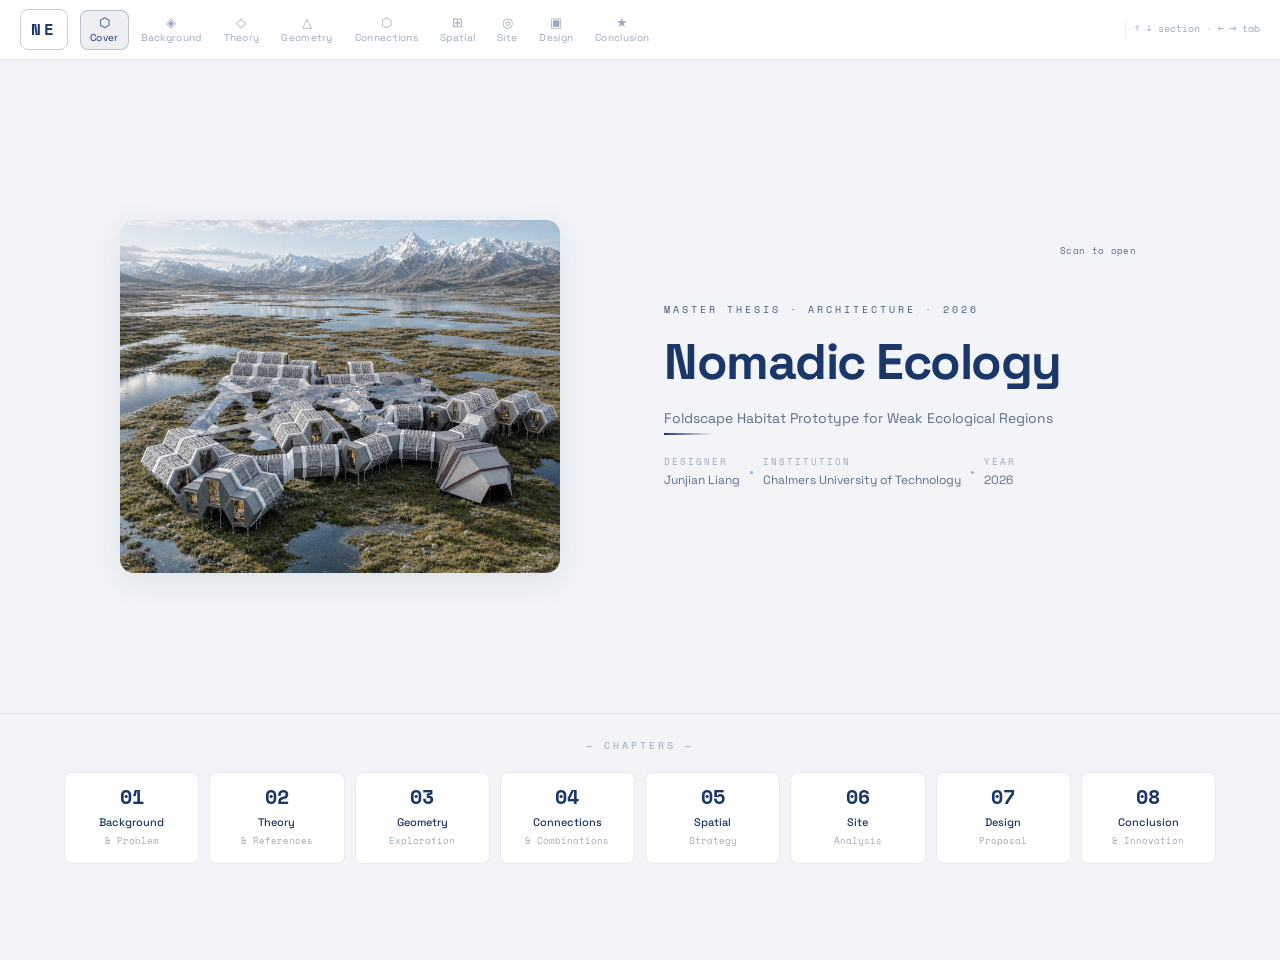
==== commit 5bbb5e47: "Initial commit: Foldscape Habitat presentation" ====
--- a/index.html
+++ b/index.html
@@ -56,7 +56,7 @@
           <span class="nav-label">Conclusion</span>
         </button>
       </div>
-      <div class="nav-keys-hint">&#8592; &#8594; to navigate</div>
+      <div class="nav-keys-hint">&#8593; &#8595; section &middot; &#8592; &#8594; tab</div>
     </div>
   </nav>
 
--- a/css/style.css
+++ b/css/style.css
@@ -2481,7 +2481,7 @@
 /* --- QR Code Widget (sec-0 cover) --- */
 #qr-widget {
   position: absolute;
-  bottom: 28px;
+  top: 28px;
   right: 32px;
   display: flex;
   flex-direction: column;
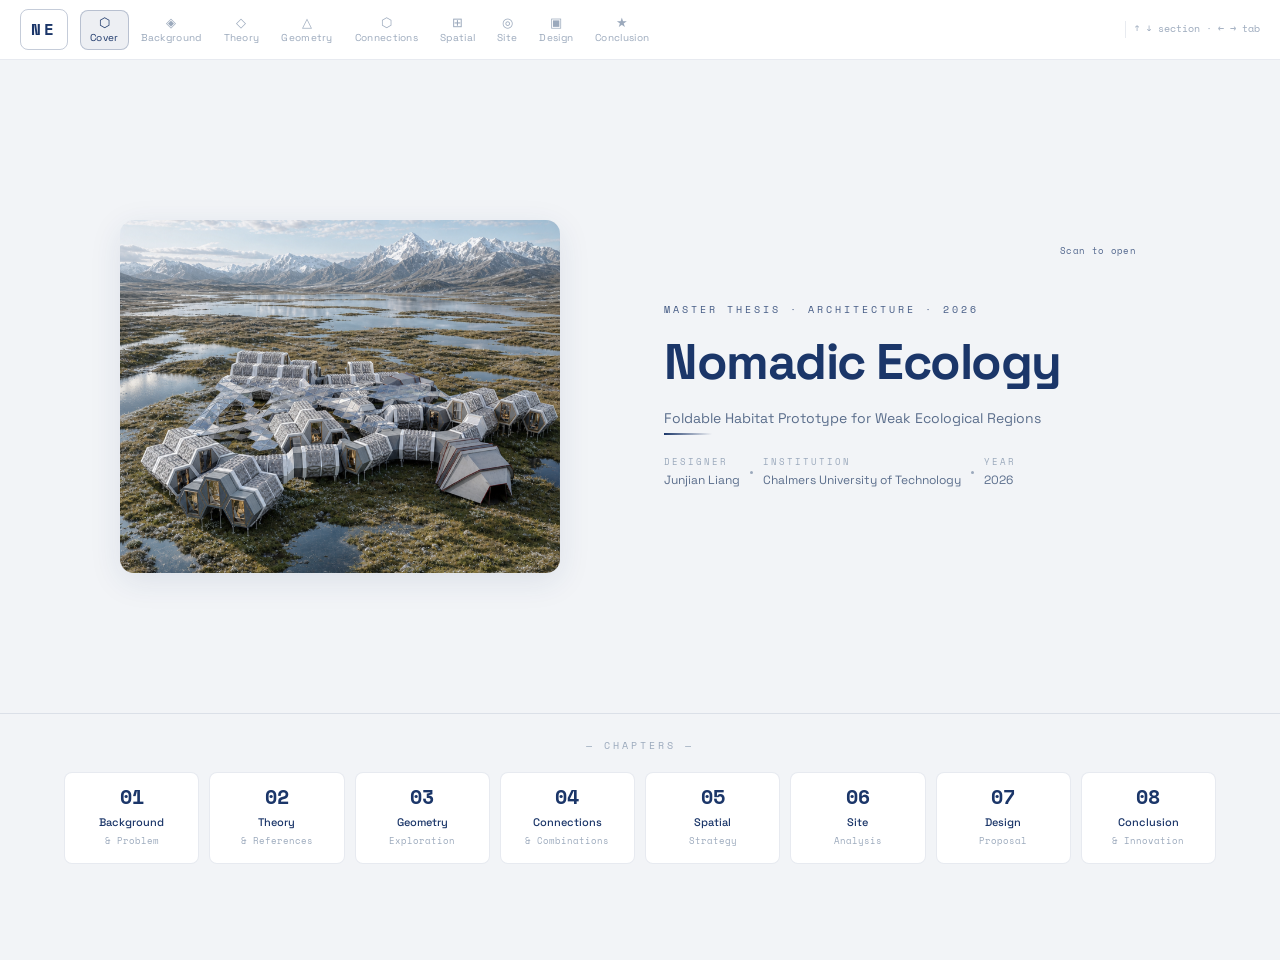
==== commit 471700be: "Update" ====
--- a/index.html
+++ b/index.html
@@ -3,7 +3,7 @@
 <head>
   <meta charset="UTF-8">
   <meta name="viewport" content="width=device-width, initial-scale=1.0">
-  <title>Nomadic Ecology — Foldscape Habitat</title>
+  <title>Nomadic Ecology — Foldable Habitat</title>
   <link rel="preconnect" href="https://fonts.googleapis.com">
   <link href="https://fonts.googleapis.com/css2?family=Space+Grotesk:wght@300;400;500;600;700&family=Space+Mono:ital,wght@0,400;0,700;1,400&display=swap" rel="stylesheet">
   <link rel="stylesheet" href="css/style.css">
@@ -78,7 +78,7 @@
             <h1 class="cover-title">
               <span class="title-en">Nomadic Ecology</span>
             </h1>
-            <p class="cover-desc">Foldscape Habitat Prototype for Weak Ecological Regions</p>
+            <p class="cover-desc">Foldable Habitat Prototype for Weak Ecological Regions</p>
             <div class="cover-divider"></div>
             <div class="cover-meta">
               <div class="meta-item">
@@ -759,13 +759,13 @@
 
         <!-- ===== TAB 1: Joint Types ===== -->
         <div class="tab-content active" id="sec4-joints">
-          <p class="joint-intro">Four fundamental connectivity logics define the spatial grammar of the Foldscape Habitat. Each joint type embodies a distinct organisational principle — governing hierarchy, directionality, adaptability, and density — and can be deployed independently or combined to generate complex spatial programmes.</p>
+          <p class="joint-intro">Four fundamental connectivity logics define the spatial grammar of the Foldable Habitat. Each joint type embodies a distinct organisational principle — governing hierarchy, directionality, adaptability, and density — and can be deployed independently or combined to generate complex spatial programmes.</p>
 
           <div class="joint-grid">
 
             <div class="joint-card">
               <div class="joint-img-wrap">
-                <img src="./Picture/section4/基础连接/连接组合-07.png" alt="Radial Hub Joint" class="joint-img">
+                <img src="./Picture/section4/基础连接/radial.png" alt="Radial Hub Joint" class="joint-img">
               </div>
               <div class="joint-info">
                 <span class="joint-badge">[1] Radial Hub</span>
@@ -776,7 +776,7 @@
 
             <div class="joint-card">
               <div class="joint-img-wrap">
-                <img src="./Picture/section4/基础连接/连接组合-08.png" alt="Angled Buffer Joint" class="joint-img">
+                <img src="./Picture/section4/基础连接/angled.png" alt="Angled Buffer Joint" class="joint-img">
               </div>
               <div class="joint-info">
                 <span class="joint-badge">[2] Angled Buffer</span>
@@ -787,7 +787,7 @@
 
             <div class="joint-card">
               <div class="joint-img-wrap">
-                <img src="./Picture/section4/基础连接/连接组合-09.png" alt="Linear Extension Joint" class="joint-img">
+                <img src="./Picture/section4/基础连接/Linear.png" alt="Linear Extension Joint" class="joint-img">
               </div>
               <div class="joint-info">
                 <span class="joint-badge">[3] Linear Extension</span>
@@ -798,7 +798,7 @@
 
             <div class="joint-card">
               <div class="joint-img-wrap">
-                <img src="./Picture/section4/基础连接/连接组合-10.png" alt="Vertical Stack Joint" class="joint-img">
+                <img src="./Picture/section4/基础连接/Vertical.png" alt="Vertical Stack Joint" class="joint-img">
               </div>
               <div class="joint-info">
                 <span class="joint-badge">[4] Vertical Stack</span>
@@ -824,17 +824,17 @@
               <div class="cm-col-header">Linear Extension<br>Joint</div>
               <!-- Row 1: Vertical Stack -->
               <div class="cm-row-header">Vertical Stack Joint</div>
-              <div class="cm-cell"><img src="./Picture/section4/组合连接/连接组合-04.png" alt="Radial Hub + Vertical Stack"></div>
-              <div class="cm-cell"><img src="./Picture/section4/组合连接/连接组合-06.png" alt="Angled Buffer + Vertical Stack"></div>
-              <div class="cm-cell"><img src="./Picture/section4/组合连接/连接组合-11.png" alt="Linear Extension + Vertical Stack"></div>
+              <div class="cm-cell"><img src="./Picture/section4/组合连接/Vertical+Radial.png" alt="Radial Hub + Vertical Stack"></div>
+              <div class="cm-cell"><img src="./Picture/section4/组合连接/Angled+Vertical.png" alt="Angled Buffer + Vertical Stack"></div>
+              <div class="cm-cell"><img src="./Picture/section4/组合连接/linear+Vertical.png" alt="Linear Extension + Vertical Stack"></div>
               <!-- Row 2: Linear Extension -->
               <div class="cm-row-header">Linear Extension Joint</div>
-              <div class="cm-cell"><img src="./Picture/section4/组合连接/连接组合-03.png" alt="Radial Hub + Linear Extension"></div>
-              <div class="cm-cell"><img src="./Picture/section4/组合连接/连接组合-05.png" alt="Angled Buffer + Linear Extension"></div>
+              <div class="cm-cell"><img src="./Picture/section4/组合连接/linear+Radial.png" alt="Radial Hub + Linear Extension"></div>
+              <div class="cm-cell"><img src="./Picture/section4/组合连接/linear+angled.png" alt="Angled Buffer + Linear Extension"></div>
               <div class="cm-cell cm-cell-empty"></div>
               <!-- Row 3: Angled Buffer -->
               <div class="cm-row-header">Angled Buffer Joint</div>
-              <div class="cm-cell"><img src="./Picture/section4/组合连接/连接组合-02.png" alt="Radial Hub + Angled Buffer"></div>
+              <div class="cm-cell"><img src="./Picture/section4/组合连接/Radial+angled.png" alt="Radial Hub + Angled Buffer"></div>
               <div class="cm-cell cm-cell-empty"></div>
               <div class="cm-cell cm-cell-empty"></div>
             </div>
@@ -846,7 +846,7 @@
 
             <div class="combo-card">
               <div class="combo-img-wrap">
-                <img src="./Picture/section4/组合连接/连接组合-02.png" alt="Radial Hub + Angled Buffer" class="combo-img">
+                <img src="./Picture/section4/组合连接/Radial+angled.png" alt="Radial Hub + Angled Buffer" class="combo-img">
               </div>
               <div class="combo-info">
                 <div class="combo-tags">
@@ -860,7 +860,7 @@
 
             <div class="combo-card">
               <div class="combo-img-wrap">
-                <img src="./Picture/section4/组合连接/连接组合-03.png" alt="Radial Hub + Linear Extension" class="combo-img">
+                <img src="./Picture/section4/组合连接/linear+Radial.png" alt="Radial Hub + Linear Extension" class="combo-img">
               </div>
               <div class="combo-info">
                 <div class="combo-tags">
@@ -874,7 +874,7 @@
 
             <div class="combo-card">
               <div class="combo-img-wrap">
-                <img src="./Picture/section4/组合连接/连接组合-04.png" alt="Radial Hub + Vertical Stack" class="combo-img">
+                <img src="./Picture/section4/组合连接/Vertical+Radial.png" alt="Radial Hub + Vertical Stack" class="combo-img">
               </div>
               <div class="combo-info">
                 <div class="combo-tags">
@@ -888,7 +888,7 @@
 
             <div class="combo-card">
               <div class="combo-img-wrap">
-                <img src="./Picture/section4/组合连接/连接组合-05.png" alt="Angled Buffer + Linear Extension" class="combo-img">
+                <img src="./Picture/section4/组合连接/linear+angled.png" alt="Angled Buffer + Linear Extension" class="combo-img">
               </div>
               <div class="combo-info">
                 <div class="combo-tags">
@@ -902,7 +902,7 @@
 
             <div class="combo-card">
               <div class="combo-img-wrap">
-                <img src="./Picture/section4/组合连接/连接组合-06.png" alt="Angled Buffer + Vertical Stack" class="combo-img">
+                <img src="./Picture/section4/组合连接/Angled+Vertical.png" alt="Angled Buffer + Vertical Stack" class="combo-img">
               </div>
               <div class="combo-info">
                 <div class="combo-tags">
@@ -916,7 +916,7 @@
 
             <div class="combo-card">
               <div class="combo-img-wrap">
-                <img src="./Picture/section4/组合连接/连接组合-11.png" alt="Linear Extension + Vertical Stack" class="combo-img">
+                <img src="./Picture/section4/组合连接/linear+Vertical.png" alt="Linear Extension + Vertical Stack" class="combo-img">
               </div>
               <div class="combo-info">
                 <div class="combo-tags">
@@ -1125,10 +1125,21 @@
             </div>
           </div>
 
-          <!-- Figure 13 -->
+          <!-- Figure 15 (moved from tab 3) -->
           <div class="scale-figure-wrap">
-            <img src="./Picture/section5/小社区图.png" alt="Spatial Type Proportion Analysis" class="scale-figure-img">
-            <span class="scale-figure-caption">Figure 13 — Spatial Type Proportion Analysis Chart (Small 30p / Medium 80p / Large 200p)</span>
+            <img src="./Picture/section5/ Spatial Type Proportion Analysis Chart .png" alt="Space and Flow of Small Research Station" class="scale-figure-img" onclick="openLightbox(this)" style="cursor:pointer;">
+            <div class="flow-zone-legend">
+              <div class="flow-zone-item">
+                <span class="flow-zone-dot" style="background:rgb(90, 142, 211);"></span>Work Zone
+              </div>
+              <div class="flow-zone-item">
+                <span class="flow-zone-dot" style="background:#D45B5B;"></span>Experiment Zone
+              </div>
+              <div class="flow-zone-item">
+                <span class="flow-zone-dot" style="background:#D4A85B;"></span>Living Zone
+              </div>
+            </div>
+            <span class="scale-figure-caption">Figure 15 — Space and Flow of Small Research Station (Work Zone / Experiment Zone / Living Zone)</span>
           </div>
 
         </div><!-- /tab 2 -->
@@ -1151,21 +1162,10 @@
           <!-- Tooltip (global, fixed position) -->
           <div class="sankey-tooltip" id="sankey-tooltip"></div>
 
-          <!-- Figure 15 -->
+          <!-- Figure 13 (moved from tab 2) -->
           <div class="flow-figure-wrap">
-            <img src="./Picture/section5/社区分析图.png" alt="Space and Flow of Small Research Station" class="flow-figure-img">
-            <div class="flow-zone-legend">
-              <div class="flow-zone-item">
-                <span class="flow-zone-dot" style="background:#5B8FD4;"></span>Work Zone
-              </div>
-              <div class="flow-zone-item">
-                <span class="flow-zone-dot" style="background:#D45B5B;"></span>Experiment Zone
-              </div>
-              <div class="flow-zone-item">
-                <span class="flow-zone-dot" style="background:#D4A85B;"></span>Living Zone
-              </div>
-            </div>
-            <span class="flow-figure-caption">Figure 15 — Space and Flow of Small Research Station (Work Zone / Experiment Zone / Living Zone)</span>
+            <img src="./Picture/section5/pace and Flow of Small Research Station .png" alt="Spatial Type Proportion Analysis" class="flow-figure-img" onclick="openLightbox(this)" style="cursor:pointer;">
+            <span class="flow-figure-caption">Figure 13 — Spatial Type Proportion Analysis Chart (Small 30p / Medium 80p / Large 200p)</span>
           </div>
 
         </div><!-- /tab 3 -->
@@ -1638,7 +1638,7 @@
         <div class="tab-content" id="sec7-perspectives">
 
           <div class="persp-hero-wrap">
-            <img class="persp-hero-img" src="./Picture/section7/渲染户外.png" alt="Exterior perspective — Foldscape Habitat at the Yellow River source" onclick="openLightbox(this)">
+            <img class="persp-hero-img" src="./Picture/section7/渲染户外.png" alt="Exterior perspective — Foldable Habitat at the Yellow River source" onclick="openLightbox(this)">
           </div>
 
           <div class="persp-duo-grid">
@@ -1691,19 +1691,19 @@
         <div class="sec8-model-strip">
           <div class="sec8-model-card">
             <div class="sec8-model-img-wrap">
-              <img src="./Picture/section8/model1.jpg" alt="Foldscape habitat — model view 01" onclick="openLightbox(this)">
+              <img src="./Picture/section8/model1.jpg" alt="Foldable habitat — model view 01" onclick="openLightbox(this)">
             </div>
             <p class="sec8-model-caption">Model view 01</p>
           </div>
           <div class="sec8-model-card">
             <div class="sec8-model-img-wrap">
-              <img src="./Picture/section8/model2.jpg" alt="Foldscape habitat — model view 02" onclick="openLightbox(this)">
+              <img src="./Picture/section8/model2.jpg" alt="Foldable habitat — model view 02" onclick="openLightbox(this)">
             </div>
             <p class="sec8-model-caption">Model view 02</p>
           </div>
           <div class="sec8-model-card">
             <div class="sec8-model-img-wrap">
-              <img src="./Picture/section8/model3.jpg" alt="Foldscape habitat — model view 03" onclick="openLightbox(this)">
+              <img src="./Picture/section8/model3.jpg" alt="Foldable habitat — model view 03" onclick="openLightbox(this)">
             </div>
             <p class="sec8-model-caption">Model view 03</p>
           </div>
--- a/css/style.css
+++ b/css/style.css
@@ -1,5 +1,5 @@
 /* ============================================================
-   Nomadic Ecology — Foldscape Habitat
+   Nomadic Ecology — Foldable Habitat
    Global Stylesheet
    ============================================================ */
 
